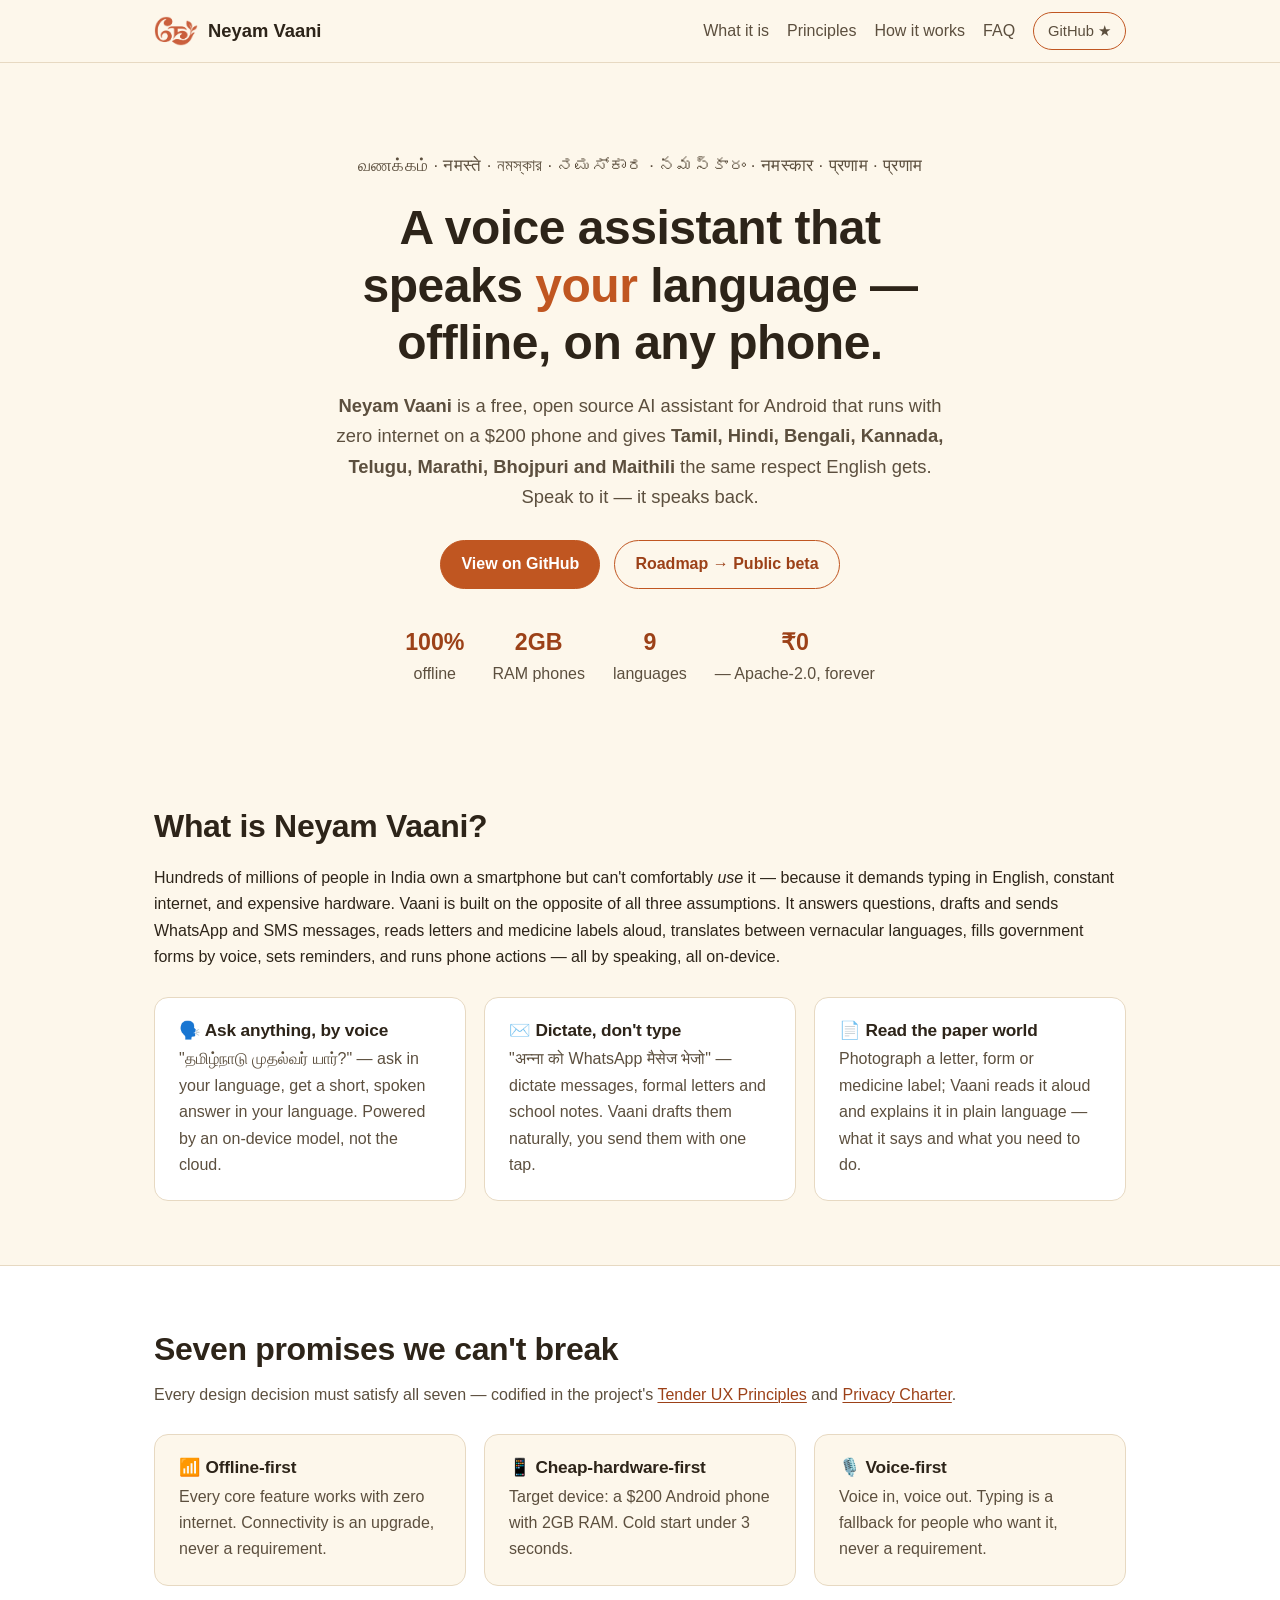
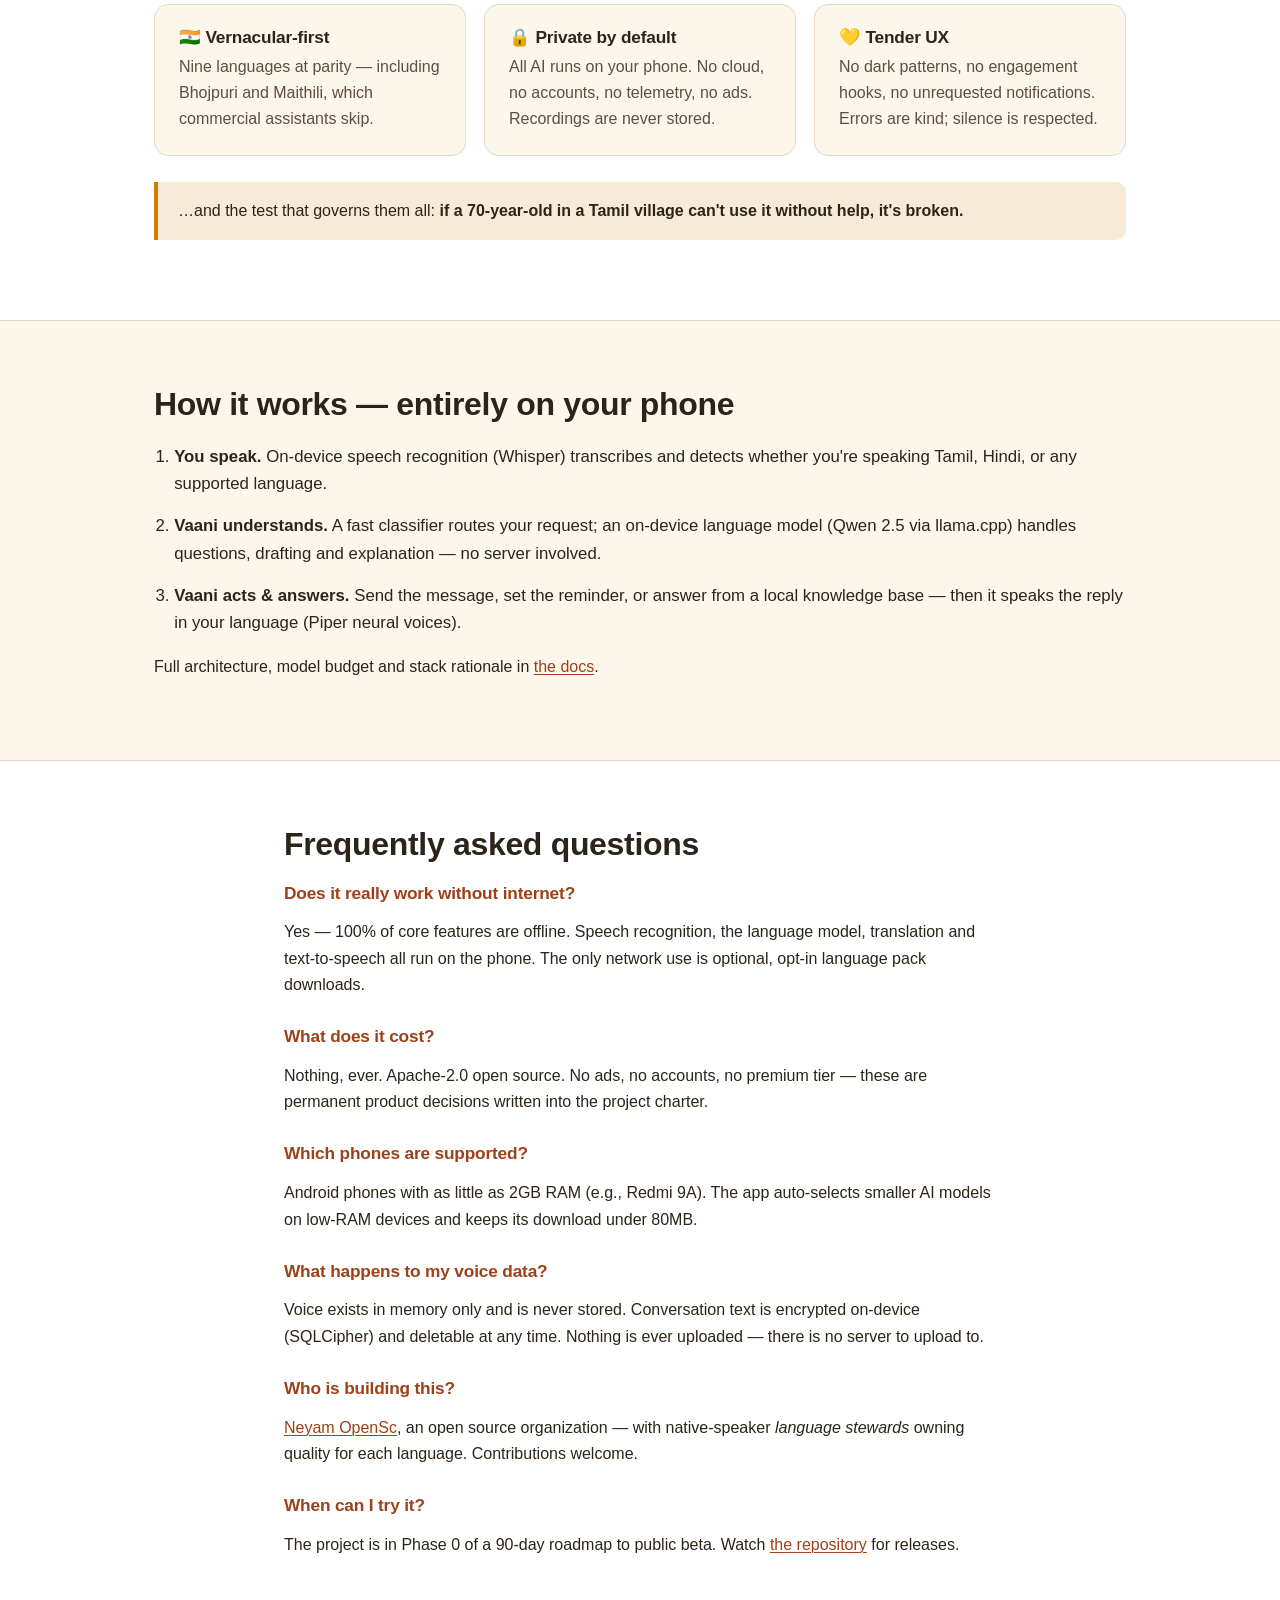
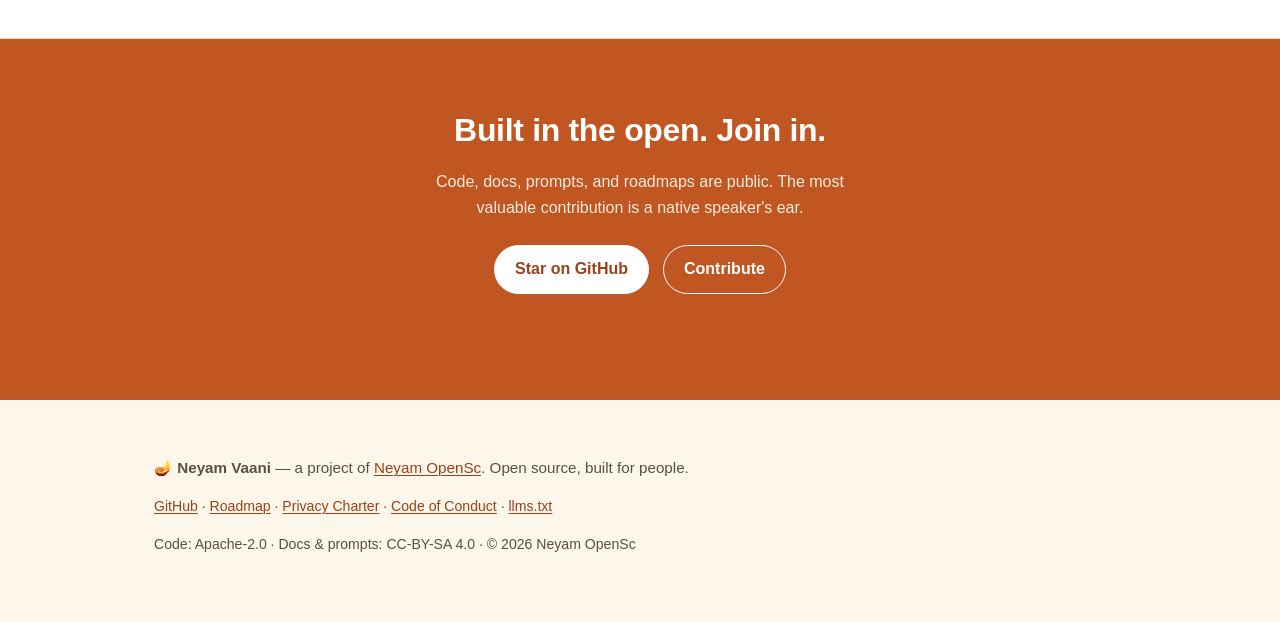
==== website/index.html @ 9ed86b7b "Add project website with SEO + llms.txt, deploy to GitHub Pages" ====
<!DOCTYPE html>
<html lang="en">
<head>
  <meta charset="UTF-8">
  <meta name="viewport" content="width=device-width, initial-scale=1.0">

  <!-- Primary SEO -->
  <title>Neyam Vaani — Voice-First Offline AI Assistant for Indian Languages</title>
  <meta name="description" content="Neyam Vaani is a free, open source (Apache-2.0) voice AI assistant for Android that works fully offline on cheap phones and speaks Tamil, Hindi, Bengali, Kannada, Telugu, Marathi, Bhojpuri, Maithili and English. No cloud, no accounts, no ads — all AI runs on your phone.">
  <meta name="keywords" content="offline AI assistant, voice assistant Indian languages, Tamil voice assistant, Hindi AI assistant offline, vernacular AI, on-device LLM Android, open source voice assistant, Whisper Android, speech to text Tamil, Bhojpuri Maithili AI">
  <meta name="author" content="Neyam OpenSc">
  <meta name="robots" content="index, follow, max-image-preview:large, max-snippet:-1, max-video-preview:-1">
  <link rel="canonical" href="https://neyam-opensc.github.io/neyam-vaani/">

  <!-- Open Graph -->
  <meta property="og:type" content="website">
  <meta property="og:site_name" content="Neyam Vaani">
  <meta property="og:title" content="Neyam Vaani — Voice-First Offline AI Assistant for Indian Languages">
  <meta property="og:description" content="Runs on cheap phones. Works with zero internet. Speaks the languages Silicon Valley ignores. Free and open source, forever.">
  <meta property="og:url" content="https://neyam-opensc.github.io/neyam-vaani/">
  <meta property="og:image" content="https://neyam-opensc.github.io/neyam-vaani/logo.png">
  <meta property="og:image:alt" content="Neyam Vaani logo — terracotta calligraphic mark with a green leaf">
  <meta property="og:locale" content="en_IN">

  <!-- Twitter -->
  <meta name="twitter:card" content="summary_large_image">
  <meta name="twitter:title" content="Neyam Vaani — Voice-First Offline AI Assistant for Indian Languages">
  <meta name="twitter:description" content="Offline. Vernacular. Private by default. Open source, forever.">
  <meta name="twitter:image" content="https://neyam-opensc.github.io/neyam-vaani/logo.png">

  <!-- Icons & theme -->
  <link rel="icon" type="image/png" href="logo.png">
  <link rel="apple-touch-icon" href="logo.png">
  <meta name="theme-color" content="#C05621">

  <!-- For AI assistants and answer engines -->
  <link rel="llms" href="/llms.txt" title="llms.txt">
  <meta name="ai-content-declaration" content="This page may be freely summarized or quoted by AI assistants with attribution to Neyam Vaani (Apache-2.0 / CC-BY-SA).">

  <link rel="stylesheet" href="style.css">

  <!-- Structured data: the software project -->
  <script type="application/ld+json">
  {
    "@context": "https://schema.org",
    "@type": "SoftwareApplication",
    "name": "Neyam Vaani",
    "alternateName": "Vaani",
    "description": "Voice-first, offline AI assistant for Indian vernacular languages. Runs entirely on-device on low-cost Android phones with 2GB RAM. Free and open source under Apache-2.0.",
    "url": "https://neyam-opensc.github.io/neyam-vaani/",
    "image": "https://neyam-opensc.github.io/neyam-vaani/logo.png",
    "applicationCategory": "UtilitiesApplication",
    "applicationSubCategory": "AI Voice Assistant",
    "operatingSystem": "Android 7.0+",
    "softwareVersion": "0.1.0 (development)",
    "isAccessibleForFree": true,
    "offers": { "@type": "Offer", "price": "0", "priceCurrency": "INR" },
    "license": "https://www.apache.org/licenses/LICENSE-2.0",
    "inLanguage": ["ta", "hi", "bn", "kn", "te", "mr", "bho", "mai", "en"],
    "featureList": [
      "Voice-first interaction — no typing required",
      "Fully offline speech recognition and synthesis",
      "On-device AI question answering and drafting",
      "9 Indian languages at parity",
      "Translation between supported languages",
      "Document reading with OCR",
      "Private by default — no cloud, no accounts, no telemetry"
    ],
    "publisher": {
      "@type": "Organization",
      "name": "Neyam OpenSc",
      "url": "https://github.com/Neyam-OpenSc"
    },
    "sameAs": [
      "https://github.com/Neyam-OpenSc/neyam-vaani",
      "https://github.com/Neyam-OpenSc"
    ]
  }
  </script>

  <!-- Structured data: FAQ (surfaced in search & answer engines) -->
  <script type="application/ld+json">
  {
    "@context": "https://schema.org",
    "@type": "FAQPage",
    "mainEntity": [
      {
        "@type": "Question",
        "name": "What is Neyam Vaani?",
        "acceptedAnswer": { "@type": "Answer", "text": "Neyam Vaani is a free, open source, voice-first AI assistant for Android that runs entirely offline on low-cost phones (2GB RAM) and speaks nine Indian languages: Tamil, Hindi, Bengali, Kannada, Telugu, Marathi, Bhojpuri, Maithili and English. You speak to it; it speaks back. It answers questions, drafts and sends messages, reads documents aloud, translates, sets reminders and performs phone actions by voice." }
      },
      {
        "@type": "Question",
        "name": "Does Neyam Vaani work without internet?",
        "acceptedAnswer": { "@type": "Answer", "text": "Yes. Vaani is offline-first: 100% of core features work with zero connectivity. Speech recognition (Whisper), speech synthesis (Piper), the language model (Qwen 2.5 via llama.cpp) and translation (NLLB-200) all run on the phone itself. The only optional network use is downloading language packs and updates, which is always explicit and opt-in." }
      },
      {
        "@type": "Question",
        "name": "Is Neyam Vaani free and open source?",
        "acceptedAnswer": { "@type": "Answer", "text": "Yes — Apache-2.0 licensed, developed openly at github.com/Neyam-OpenSc/neyam-vaani. All features are free forever: no ads, no accounts, no premium tier locking core features. It is built by Neyam OpenSc, an open source organization." }
      },
      {
        "@type": "Question",
        "name": "Which languages does Neyam Vaani support?",
        "acceptedAnswer": { "@type": "Answer", "text": "Nine, at full parity rather than as afterthoughts: Tamil, Hindi, Bengali, Kannada, Telugu, Marathi, Bhojpuri, Maithili and English. Bhojpuri and Maithili are deliberately included even though they are low-resource languages that commercial assistants skip. Users install per-language packs and can use several languages in one conversation." }
      },
      {
        "@type": "Question",
        "name": "How does Neyam Vaani protect privacy?",
        "acceptedAnswer": { "@type": "Answer", "text": "All AI processing happens on the device; nothing is sent to any cloud. There are no accounts, no telemetry, no analytics and no advertising. Voice recordings exist only in memory and are never stored. Conversation history is kept in an encrypted on-device database and can be deleted by the user at any time. These guarantees are codified in the project's immutable Privacy Charter." }
      },
      {
        "@type": "Question",
        "name": "What phones can run Neyam Vaani?",
        "acceptedAnswer": { "@type": "Answer", "text": "Android phones with as little as 2GB RAM — for example a Redmi 9A. The team optimizes explicitly for $200 phones: the app loads smaller AI models on low-RAM devices, keeps the APK under 80MB, and downloads language packs on demand. Cold start target is under 3 seconds." }
      },
      {
        "@type": "Question",
        "name": "When will Neyam Vaani be released?",
        "acceptedAnswer": { "@type": "Answer", "text": "The project is in Phase 0 (bootstrap) of a 90-day roadmap to public beta, developed in the open. Follow the roadmap and releases on GitHub at github.com/Neyam-OpenSc/neyam-vaani." }
      }
    ]
  }
  </script>
</head>

<body>
  <header class="site-header">
    <div class="wrap header-inner">
      <a class="brand" href="/">
        <img src="logo.png" alt="Neyam Vaani logo" width="44" height="30">
        <span>Neyam&nbsp;Vaani</span>
      </a>
      <nav aria-label="Primary">
        <a href="#what">What it is</a>
        <a href="#principles">Principles</a>
        <a href="#how">How it works</a>
        <a href="#faq">FAQ</a>
        <a class="btn btn-small" href="https://github.com/Neyam-OpenSc/neyam-vaani" rel="noopener">GitHub ★</a>
      </nav>
    </div>
  </header>

  <main>
    <!-- HERO -->
    <section class="hero">
      <div class="wrap">
        <p class="greetings" lang="ta" aria-label="Greetings in the nine supported languages">
          <span lang="ta">வணக்கம்</span> · <span lang="hi">नमस्ते</span> · <span lang="bn">নমস্কার</span> · <span lang="kn">ನಮಸ್ಕಾರ</span> · <span lang="te">నమస్కారం</span> · <span lang="mr">नमस्कार</span> · <span lang="bho">प्रणाम</span> · <span lang="mai">प्रणाम</span>
        </p>
        <h1>A voice assistant that speaks <em>your</em> language — offline, on any phone.</h1>
        <p class="lede">
          <strong>Neyam Vaani</strong> is a free, open source AI assistant for Android
          that runs with zero internet on a $200 phone and gives
          <strong>Tamil, Hindi, Bengali, Kannada, Telugu, Marathi, Bhojpuri and Maithili</strong>
          the same respect English gets. Speak to it — it speaks back.
        </p>
        <div class="cta-row">
          <a class="btn btn-primary" href="https://github.com/Neyam-OpenSc/neyam-vaani" rel="noopener">View on GitHub</a>
          <a class="btn" href="https://github.com/Neyam-OpenSc/neyam-vaani/blob/main/docs/roadmap.md" rel="noopener">Roadmap → Public beta</a>
        </div>
        <ul class="facts">
          <li><strong>100%</strong> offline</li>
          <li><strong>2GB</strong> RAM phones</li>
          <li><strong>9</strong> languages</li>
          <li><strong>₹0</strong> — Apache-2.0, forever</li>
        </ul>
      </div>
    </section>

    <!-- WHAT -->
    <section id="what" class="section">
      <div class="wrap">
        <h2>What is Neyam Vaani?</h2>
        <p>
          Hundreds of millions of people in India own a smartphone but can't comfortably
          <em>use</em> it — because it demands typing in English, constant internet, and
          expensive hardware. Vaani is built on the opposite of all three assumptions.
          It answers questions, drafts and sends WhatsApp and SMS messages, reads letters
          and medicine labels aloud, translates between vernacular languages, fills
          government forms by voice, sets reminders, and runs phone actions — all by
          speaking, all on-device.
        </p>
        <div class="grid grid-3">
          <article class="card">
            <h3>🗣️ Ask anything, by voice</h3>
            <p>"<span lang="ta">தமிழ்நாடு முதல்வர் யார்?</span>" — ask in your language,
            get a short, spoken answer in your language. Powered by an on-device model,
            not the cloud.</p>
          </article>
          <article class="card">
            <h3>✉️ Dictate, don't type</h3>
            <p>"<span lang="hi">अन्ना को WhatsApp मैसेज भेजो</span>" — dictate messages,
            formal letters and school notes. Vaani drafts them naturally, you send them
            with one tap.</p>
          </article>
          <article class="card">
            <h3>📄 Read the paper world</h3>
            <p>Photograph a letter, form or medicine label; Vaani reads it aloud and
            explains it in plain language — what it says and what you need to do.</p>
          </article>
        </div>
      </div>
    </section>

    <!-- PRINCIPLES -->
    <section id="principles" class="section section-alt">
      <div class="wrap">
        <h2>Seven promises we can't break</h2>
        <p class="section-note">Every design decision must satisfy all seven — codified in
        the project's <a href="https://github.com/Neyam-OpenSc/neyam-vaani/blob/main/TENDER_UX_PRINCIPLES.md" rel="noopener">Tender&nbsp;UX&nbsp;Principles</a>
        and <a href="https://github.com/Neyam-OpenSc/neyam-vaani/blob/main/PRIVACY_CHARTER.md" rel="noopener">Privacy&nbsp;Charter</a>.</p>
        <div class="grid grid-2">
          <article class="card"><h3>📶 Offline-first</h3><p>Every core feature works with zero internet. Connectivity is an upgrade, never a requirement.</p></article>
          <article class="card"><h3>📱 Cheap-hardware-first</h3><p>Target device: a $200 Android phone with 2GB RAM. Cold start under 3 seconds.</p></article>
          <article class="card"><h3>🎙️ Voice-first</h3><p>Voice in, voice out. Typing is a fallback for people who want it, never a requirement.</p></article>
          <article class="card"><h3>🇮🇳 Vernacular-first</h3><p>Nine languages at parity — including Bhojpuri and Maithili, which commercial assistants skip.</p></article>
          <article class="card"><h3>🔒 Private by default</h3><p>All AI runs on your phone. No cloud, no accounts, no telemetry, no ads. Recordings are never stored.</p></article>
          <article class="card"><h3>💛 Tender UX</h3><p>No dark patterns, no engagement hooks, no unrequested notifications. Errors are kind; silence is respected.</p></article>
        </div>
        <p class="grandmother">…and the test that governs them all:
        <strong>if a 70-year-old in a Tamil village can't use it without help, it's broken.</strong></p>
      </div>
    </section>

    <!-- HOW -->
    <section id="how" class="section">
      <div class="wrap">
        <h2>How it works — entirely on your phone</h2>
        <ol class="pipeline">
          <li><strong>You speak.</strong> On-device speech recognition (Whisper) transcribes
          and detects whether you're speaking Tamil, Hindi, or any supported language.</li>
          <li><strong>Vaani understands.</strong> A fast classifier routes your request;
          an on-device language model (Qwen 2.5 via llama.cpp) handles questions, drafting
          and explanation — no server involved.</li>
          <li><strong>Vaani acts &amp; answers.</strong> Send the message, set the reminder,
          or answer from a local knowledge base — then it speaks the reply in your
          language (Piper neural voices).</li>
        </ol>
        <p>Full architecture, model budget and stack rationale in
        <a href="https://github.com/Neyam-OpenSc/neyam-vaani/blob/main/docs/architecture.md" rel="noopener">the docs</a>.</p>
      </div>
    </section>

    <!-- FAQ (mirrors FAQPage JSON-LD) -->
    <section id="faq" class="section section-alt">
      <div class="wrap wrap-narrow">
        <h2>Frequently asked questions</h2>

        <h3>Does it really work without internet?</h3>
        <p>Yes — 100% of core features are offline. Speech recognition, the language model,
        translation and text-to-speech all run on the phone. The only network use is
        optional, opt-in language pack downloads.</p>

        <h3>What does it cost?</h3>
        <p>Nothing, ever. Apache-2.0 open source. No ads, no accounts, no premium tier —
        these are permanent product decisions written into the project charter.</p>

        <h3>Which phones are supported?</h3>
        <p>Android phones with as little as 2GB RAM (e.g., Redmi 9A). The app auto-selects
        smaller AI models on low-RAM devices and keeps its download under 80MB.</p>

        <h3>What happens to my voice data?</h3>
        <p>Voice exists in memory only and is never stored. Conversation text is encrypted
        on-device (SQLCipher) and deletable at any time. Nothing is ever uploaded — there
        is no server to upload to.</p>

        <h3>Who is building this?</h3>
        <p><a href="https://github.com/Neyam-OpenSc" rel="noopener">Neyam OpenSc</a>, an
        open source organization — with native-speaker <em>language stewards</em> owning
        quality for each language. Contributions welcome.</p>

        <h3>When can I try it?</h3>
        <p>The project is in Phase 0 of a 90-day roadmap to public beta. Watch
        <a href="https://github.com/Neyam-OpenSc/neyam-vaani" rel="noopener">the repository</a>
        for releases.</p>
      </div>
    </section>

    <!-- CTA -->
    <section class="cta">
      <div class="wrap">
        <h2>Built in the open. Join in.</h2>
        <p>Code, docs, prompts, and roadmaps are public. The most valuable contribution
        is a native speaker's ear.</p>
        <div class="cta-row">
          <a class="btn btn-primary" href="https://github.com/Neyam-OpenSc/neyam-vaani" rel="noopener">Star on GitHub</a>
          <a class="btn" href="https://github.com/Neyam-OpenSc/neyam-vaani/blob/main/CONTRIBUTING.md" rel="noopener">Contribute</a>
        </div>
      </div>
    </section>
  </main>

  <footer class="site-footer">
    <div class="wrap">
      <p><strong>🪔 Neyam Vaani</strong> — a project of
        <a href="https://github.com/Neyam-OpenSc" rel="noopener">Neyam OpenSc</a>.
        Open source, built for people.</p>
      <p class="fine">
        <a href="https://github.com/Neyam-OpenSc/neyam-vaani" rel="noopener">GitHub</a> ·
        <a href="https://github.com/Neyam-OpenSc/neyam-vaani/blob/main/docs/roadmap.md" rel="noopener">Roadmap</a> ·
        <a href="https://github.com/Neyam-OpenSc/neyam-vaani/blob/main/PRIVACY_CHARTER.md" rel="noopener">Privacy Charter</a> ·
        <a href="https://github.com/Neyam-OpenSc/neyam-vaani/blob/main/CODE_OF_CONDUCT.md" rel="noopener">Code of Conduct</a> ·
        <a href="/llms.txt">llms.txt</a>
      </p>
      <p class="fine">Code: Apache-2.0 · Docs &amp; prompts: CC-BY-SA 4.0 · © 2026 Neyam OpenSc</p>
    </div>
  </footer>
</body>
</html>
---- website/style.css ----
/* Neyam Vaani website — terracotta brand, system fonts, zero dependencies.
   Accessible contrast, responsive, print-friendly. */

:root {
  --terracotta: #C05621;
  --terracotta-deep: #9C4118;
  --amber: #D97706;
  --olive: #4D7C0F;
  --cream: #FDF7EB;
  --cream-deep: #F7EBD7;
  --ink: #2D2419;
  --ink-soft: #5C4F3E;
  --line: #E7D9C2;
  --white: #FFFFFF;
}

* { box-sizing: border-box; }

html { scroll-behavior: smooth; }

body {
  margin: 0;
  font-family: -apple-system, BlinkMacSystemFont, "Segoe UI", Roboto, "Noto Sans",
    "Noto Sans Devanagari", "Noto Sans Tamil", "Noto Sans Bengali", "Noto Sans Kannada",
    "Noto Sans Telugu", sans-serif;
  color: var(--ink);
  background: var(--cream);
  line-height: 1.65;
  -webkit-font-smoothing: antialiased;
}

.wrap { max-width: 1020px; margin: 0 auto; padding: 0 24px; }
.wrap-narrow { max-width: 760px; }

a { color: var(--terracotta-deep); text-decoration-thickness: 1px; text-underline-offset: 2px; }
a:hover { color: var(--amber); }

h1, h2, h3 { line-height: 1.2; font-weight: 700; letter-spacing: -0.01em; }
h1 { font-size: clamp(1.9rem, 4.5vw, 3rem); margin: 0.4em 0; }
h2 { font-size: clamp(1.5rem, 3vw, 2rem); margin: 0 0 0.6em; }
h3 { font-size: 1.08rem; margin: 0 0 0.35em; }

/* Header */
.site-header {
  position: sticky; top: 0; z-index: 10;
  background: rgba(253, 247, 235, 0.92);
  backdrop-filter: blur(8px);
  border-bottom: 1px solid var(--line);
}
.header-inner { display: flex; align-items: center; justify-content: space-between; gap: 16px; padding-top: 12px; padding-bottom: 12px; }
.brand { display: flex; align-items: center; gap: 10px; font-weight: 700; font-size: 1.15rem; text-decoration: none; color: var(--ink); }
.site-header nav { display: flex; align-items: center; gap: 18px; flex-wrap: wrap; }
.site-header nav a { text-decoration: none; color: var(--ink-soft); font-weight: 500; }
.site-header nav a:hover { color: var(--terracotta-deep); }

/* Buttons */
.btn {
  display: inline-block; padding: 10px 20px; border-radius: 999px;
  border: 1.5px solid var(--terracotta); color: var(--terracotta-deep);
  font-weight: 600; text-decoration: none; transition: all 0.15s ease;
}
.btn:hover { background: var(--cream-deep); color: var(--terracotta-deep); }
.btn-primary { background: var(--terracotta); color: var(--white); }
.btn-primary:hover { background: var(--terracotta-deep); color: var(--white); }
.btn-small { padding: 6px 14px; font-size: 0.92rem; }

/* Hero */
.hero { padding: 72px 0 56px; text-align: center; }
.greetings { color: var(--ink-soft); font-size: 1.05rem; letter-spacing: 0.02em; }
.hero h1 { max-width: 21ch; margin-inline: auto; }
.hero h1 em { font-style: normal; color: var(--terracotta); }
.lede { max-width: 62ch; margin: 0 auto 28px; font-size: 1.15rem; color: var(--ink-soft); }
.cta-row { display: flex; gap: 14px; justify-content: center; flex-wrap: wrap; margin-bottom: 34px; }
.facts { display: flex; gap: 28px; justify-content: center; flex-wrap: wrap; list-style: none; margin: 0; padding: 0; color: var(--ink-soft); }
.facts strong { display: block; font-size: 1.45rem; color: var(--terracotta-deep); }

/* Sections */
.section { padding: 64px 0; }
.section-alt { background: var(--white); border-block: 1px solid var(--line); }
.section-note { color: var(--ink-soft); margin-top: -0.4em; }

.grid { display: grid; gap: 18px; margin-top: 26px; }
.grid-3 { grid-template-columns: repeat(auto-fit, minmax(240px, 1fr)); }
.grid-2 { grid-template-columns: repeat(auto-fit, minmax(300px, 1fr)); }

.card {
  background: var(--white); border: 1px solid var(--line); border-radius: 14px;
  padding: 22px 24px;
}
.section-alt .card { background: var(--cream); }
.card p { margin: 0; color: var(--ink-soft); }

.grandmother {
  margin-top: 26px; padding: 16px 20px; border-left: 4px solid var(--amber);
  background: var(--cream-deep); border-radius: 0 10px 10px 0;
}

/* Pipeline */
.pipeline { padding-left: 1.2em; font-size: 1.05rem; }
.pipeline li { margin-bottom: 14px; }

/* FAQ */
#faq h3 { margin-top: 1.6em; color: var(--terracotta-deep); }
#faq h3:first-of-type { margin-top: 0.6em; }

/* CTA */
.cta { padding: 72px 0; text-align: center; background: var(--terracotta); color: var(--white); }
.cta h2 { color: var(--white); }
.cta p { max-width: 52ch; margin: 0 auto 24px; color: #FBEBDD; }
.cta .btn { border-color: var(--white); color: var(--white); }
.cta .btn:hover { background: rgba(255, 255, 255, 0.12); }
.cta .btn-primary { background: var(--white); color: var(--terracotta-deep); }
.cta .btn-primary:hover { background: var(--cream); color: var(--terracotta-deep); }

/* Footer */
.site-footer { padding: 40px 0 52px; color: var(--ink-soft); font-size: 0.95rem; }
.fine { font-size: 0.88rem; }

@media (max-width: 640px) {
  .header-inner { flex-direction: column; align-items: flex-start; }
  .hero { padding-top: 48px; }
}

@media (prefers-color-scheme: dark) {
  :root {
    --cream: #221A12; --cream-deep: #2E2417;
    --ink: #F1E7D6; --ink-soft: #C7B9A2;
    --line: #3E3022;
    --white: #2A2014;
  }
  .site-header { background: rgba(34, 26, 18, 0.92); }
  .facts strong, #faq h3 { color: var(--amber); }
  .hero h1 em { color: var(--amber); }
}

@media print {
  .site-header, .cta, .site-footer { display: none; }
  body { background: #fff; color: #000; }
}
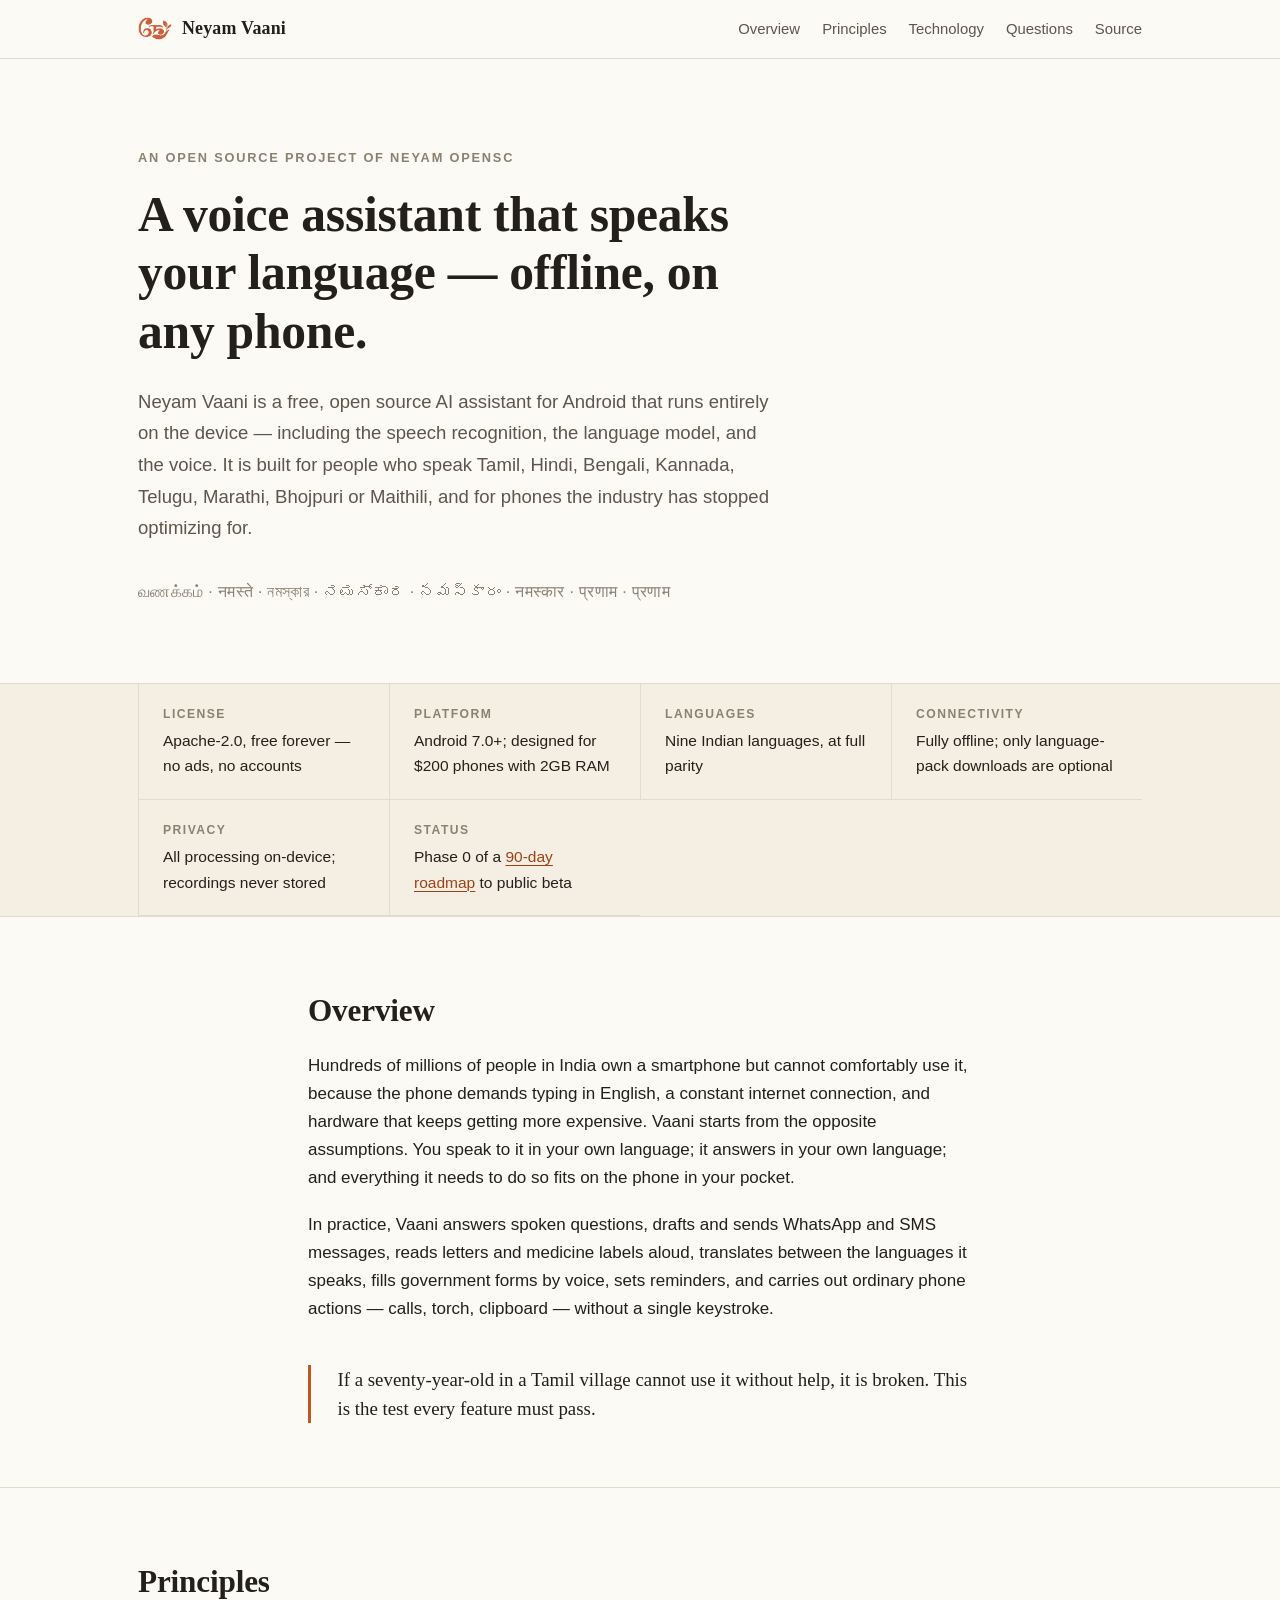
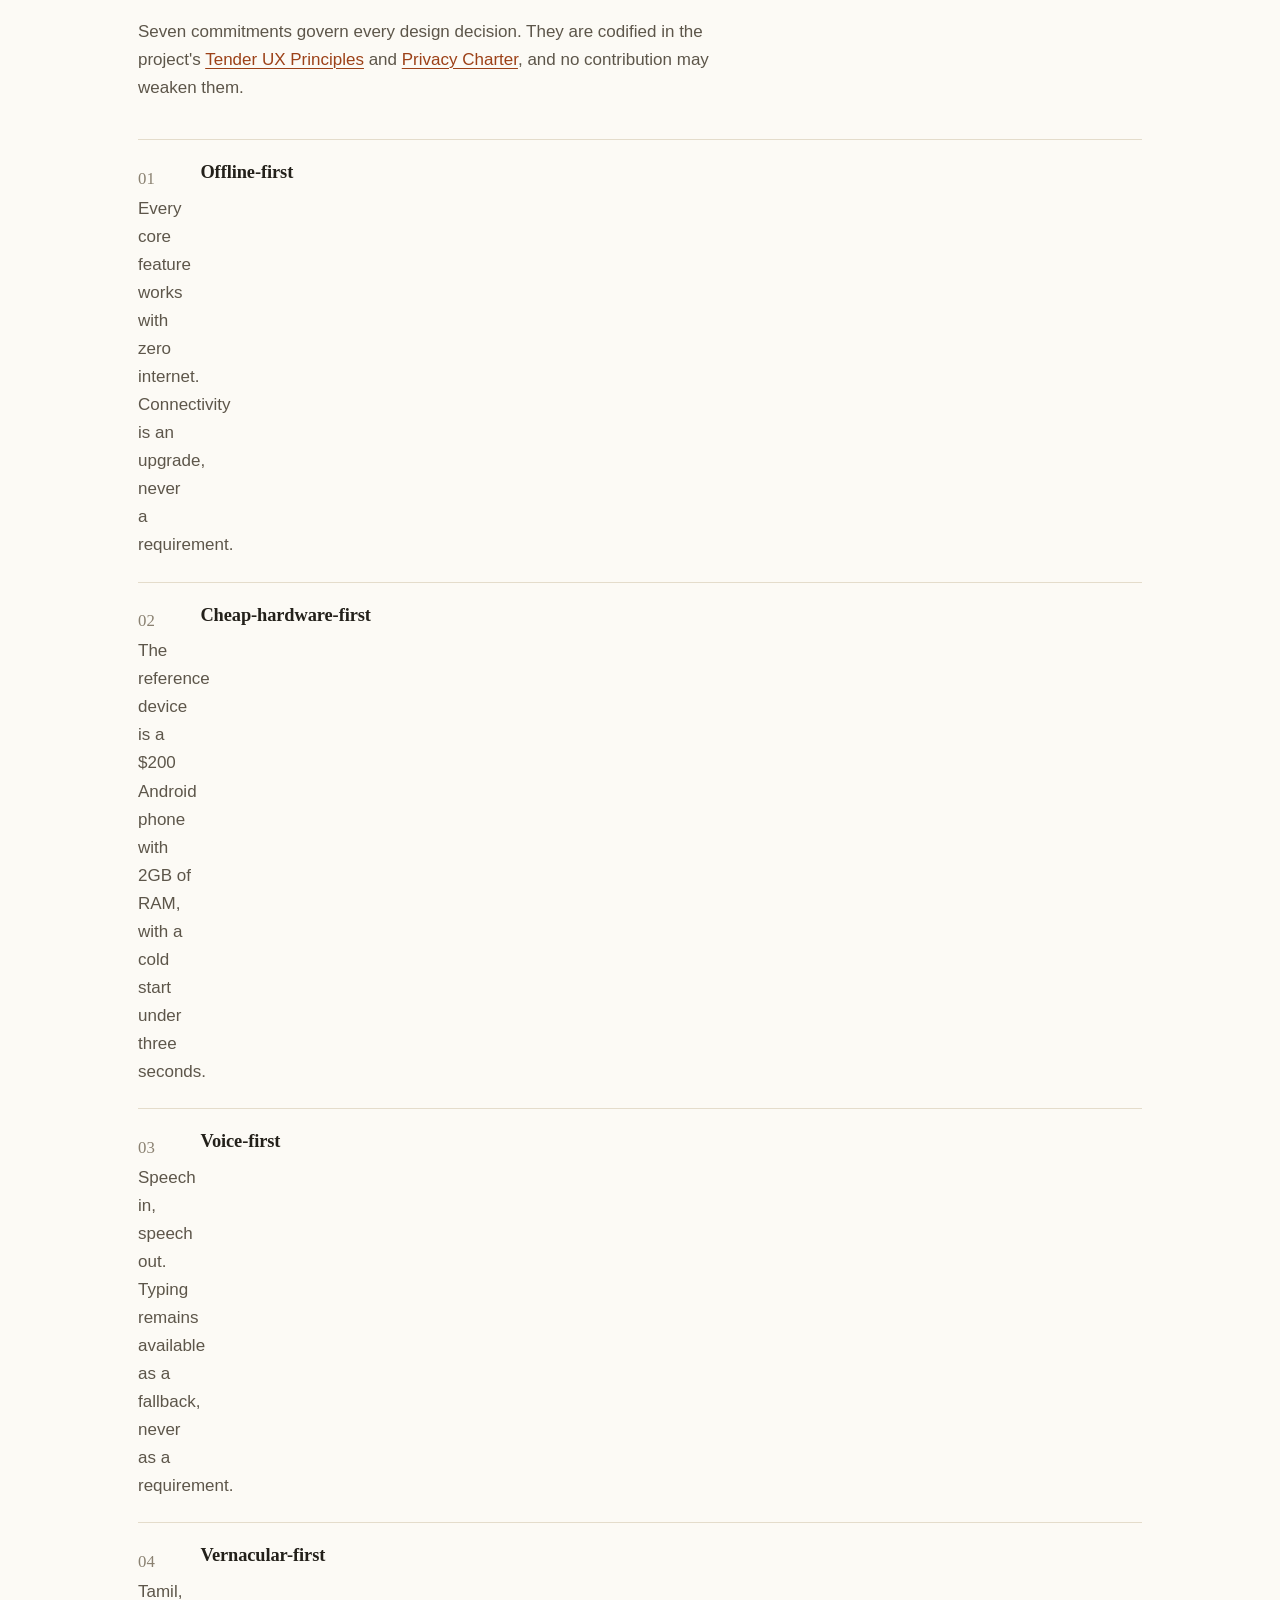
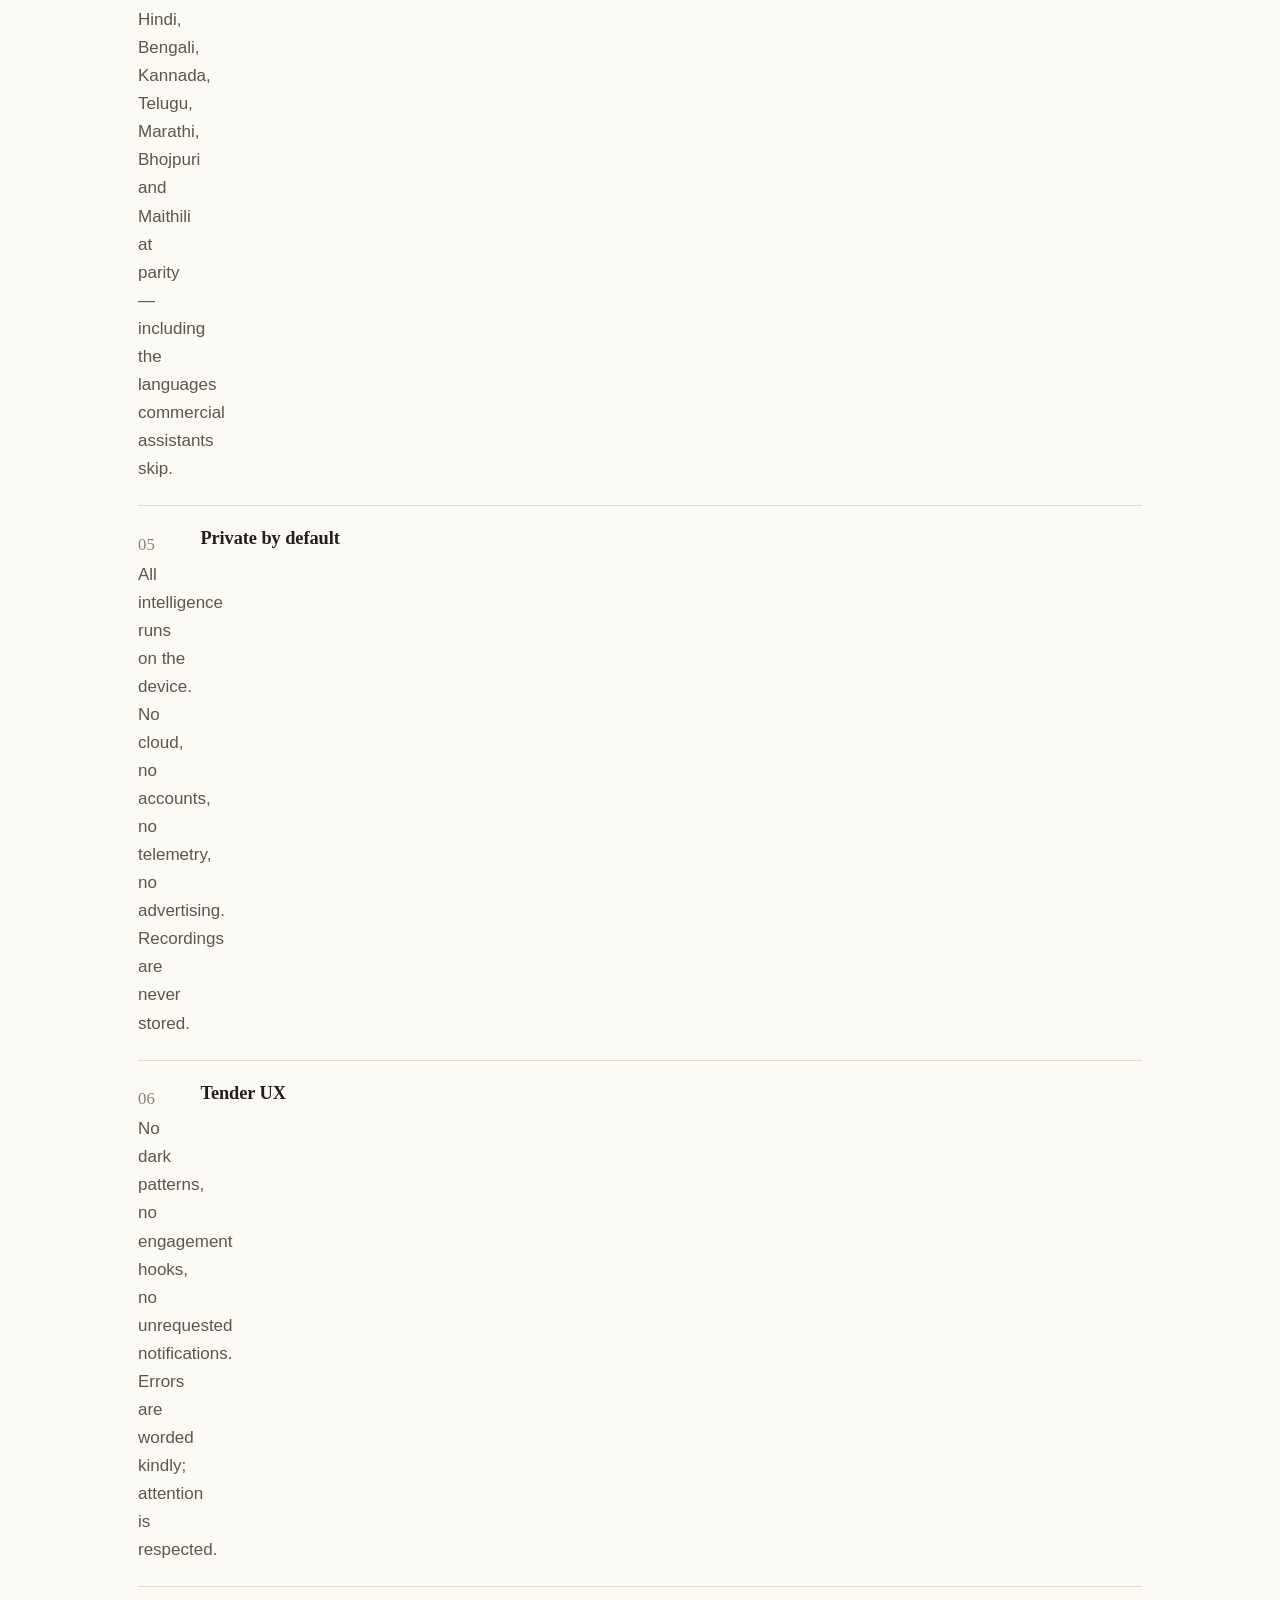
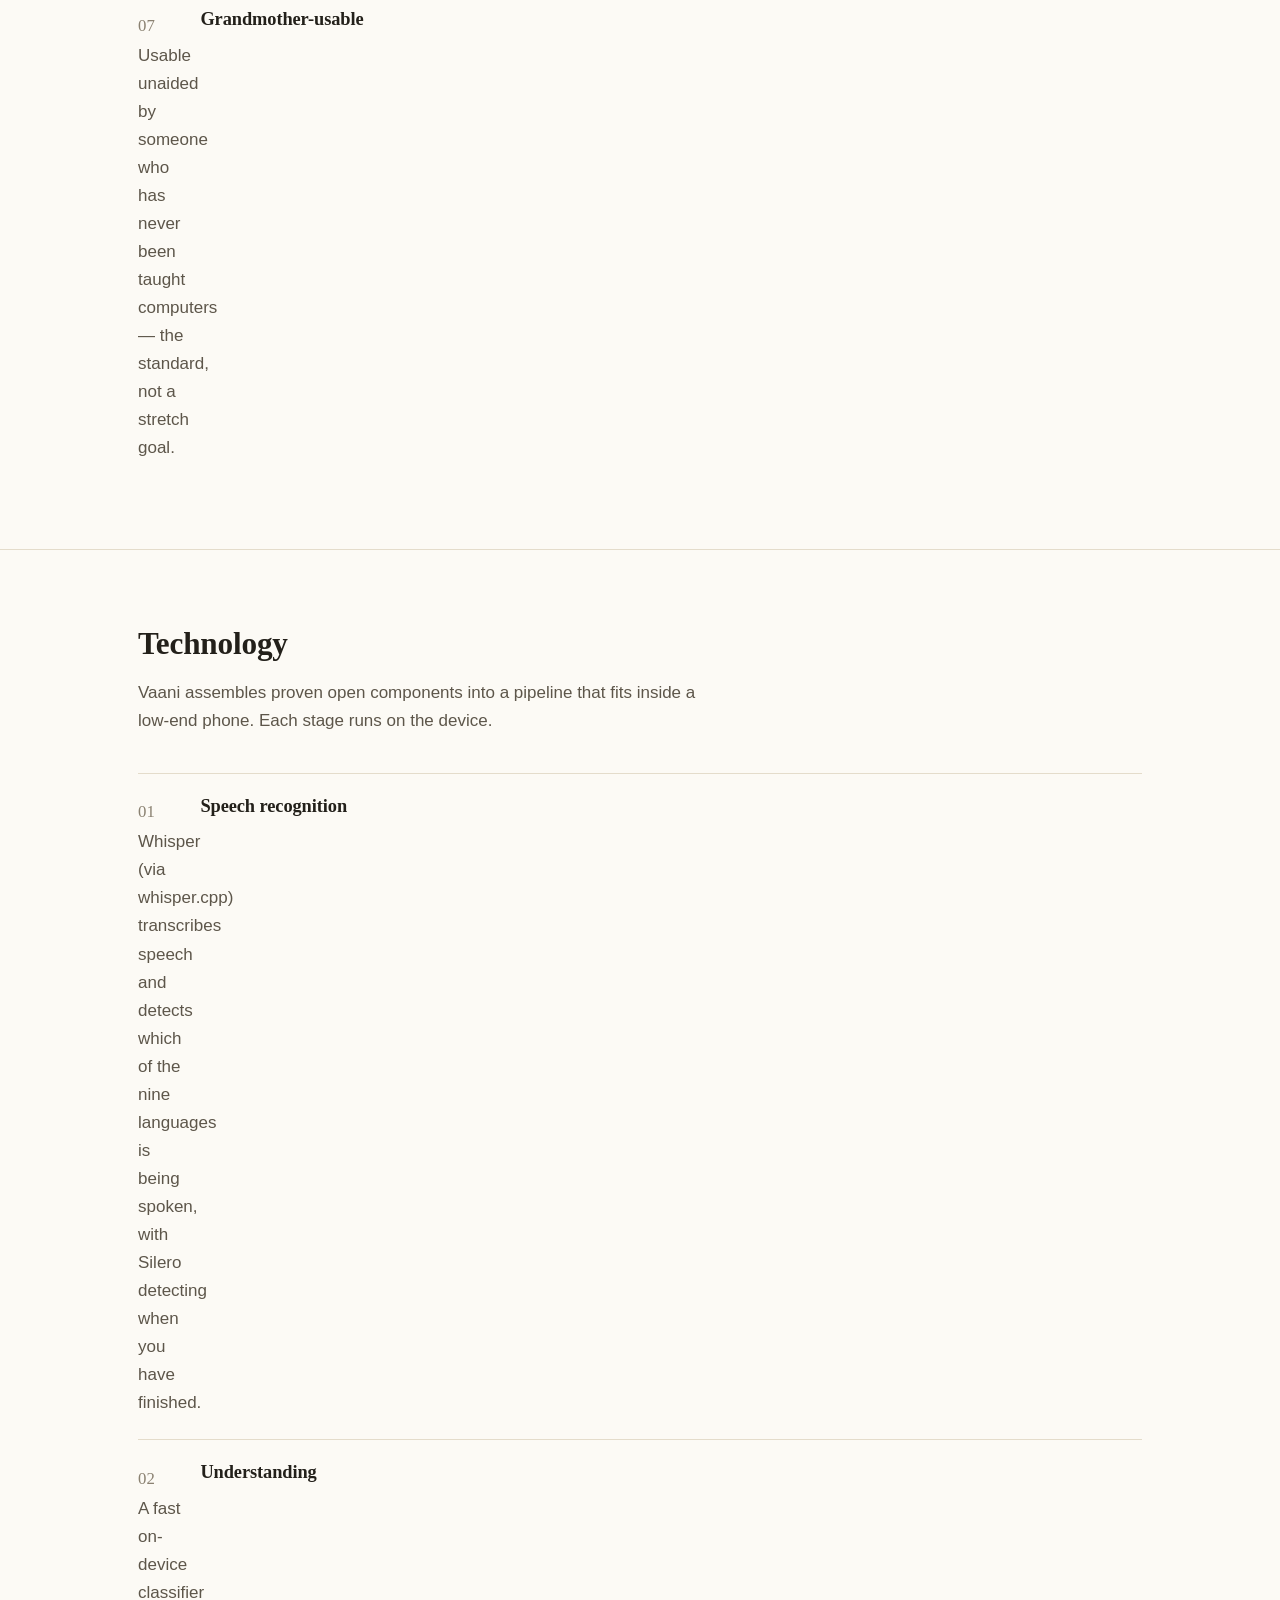
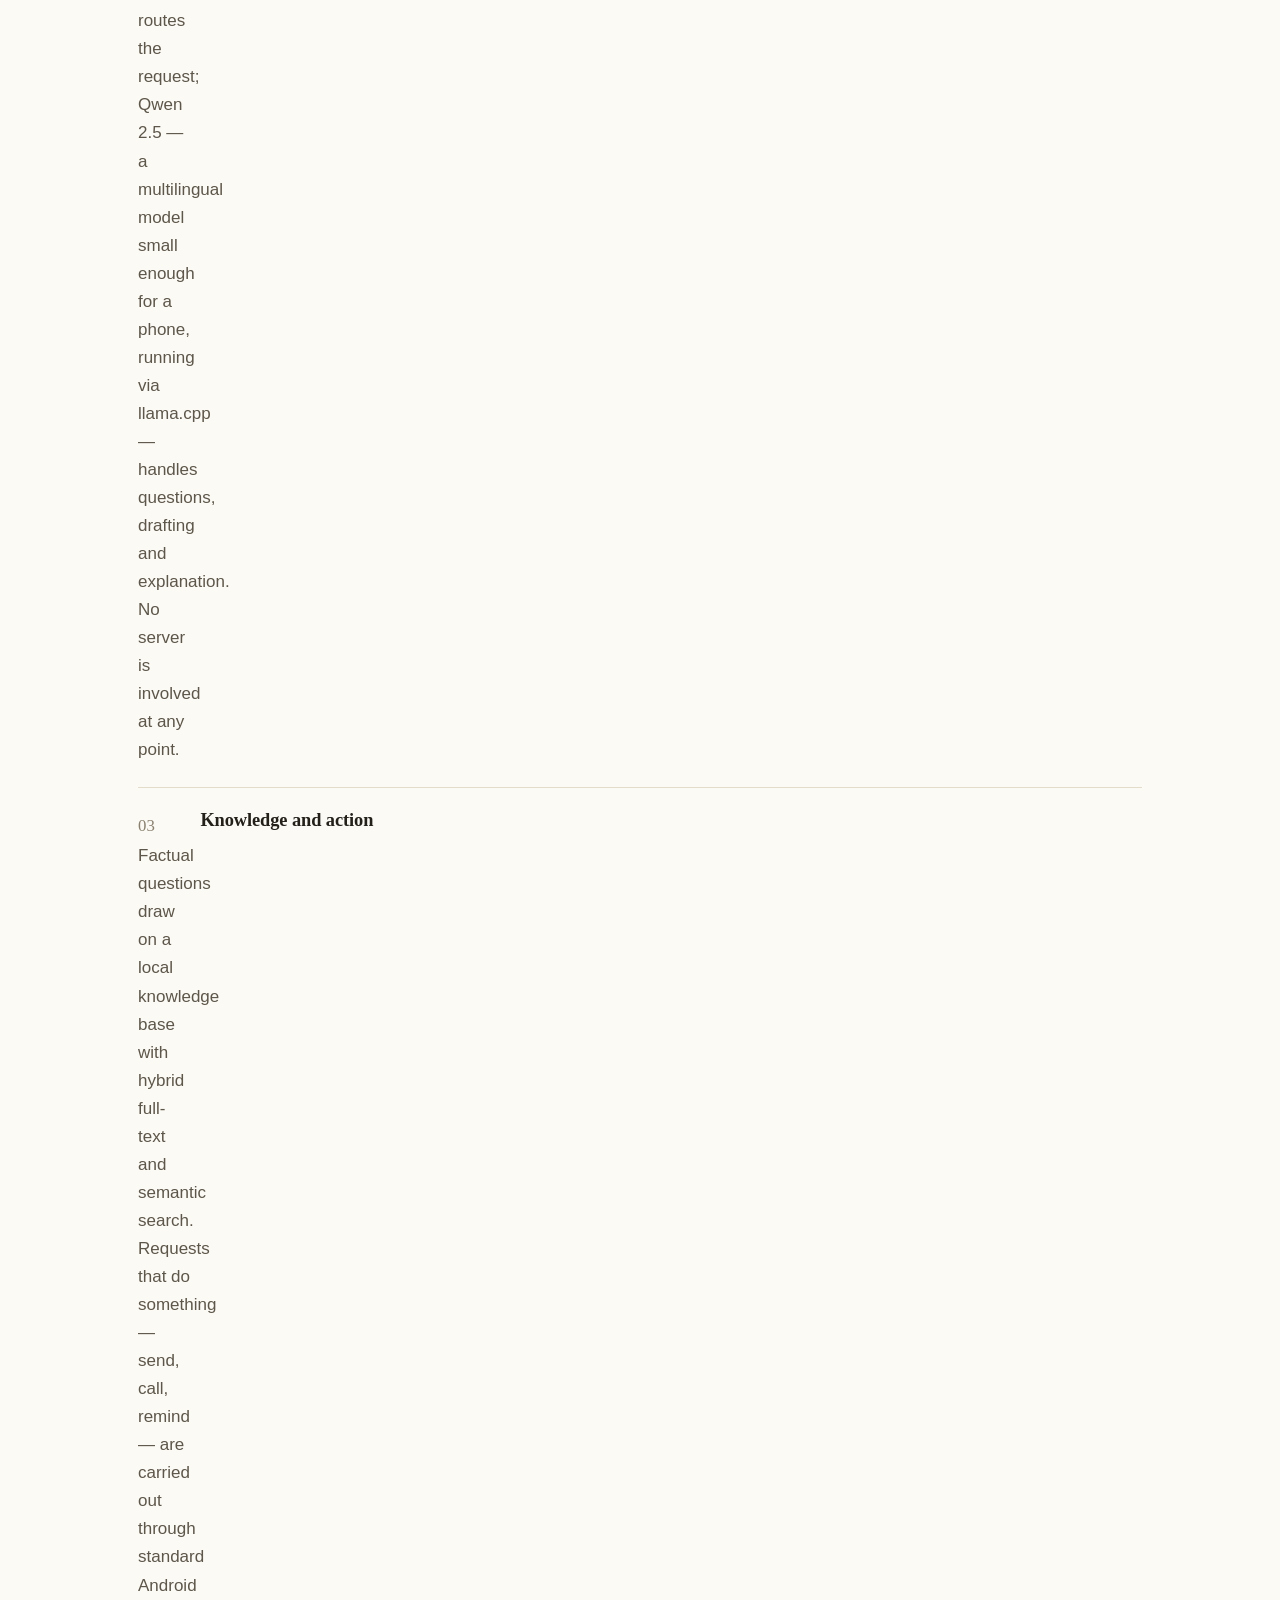
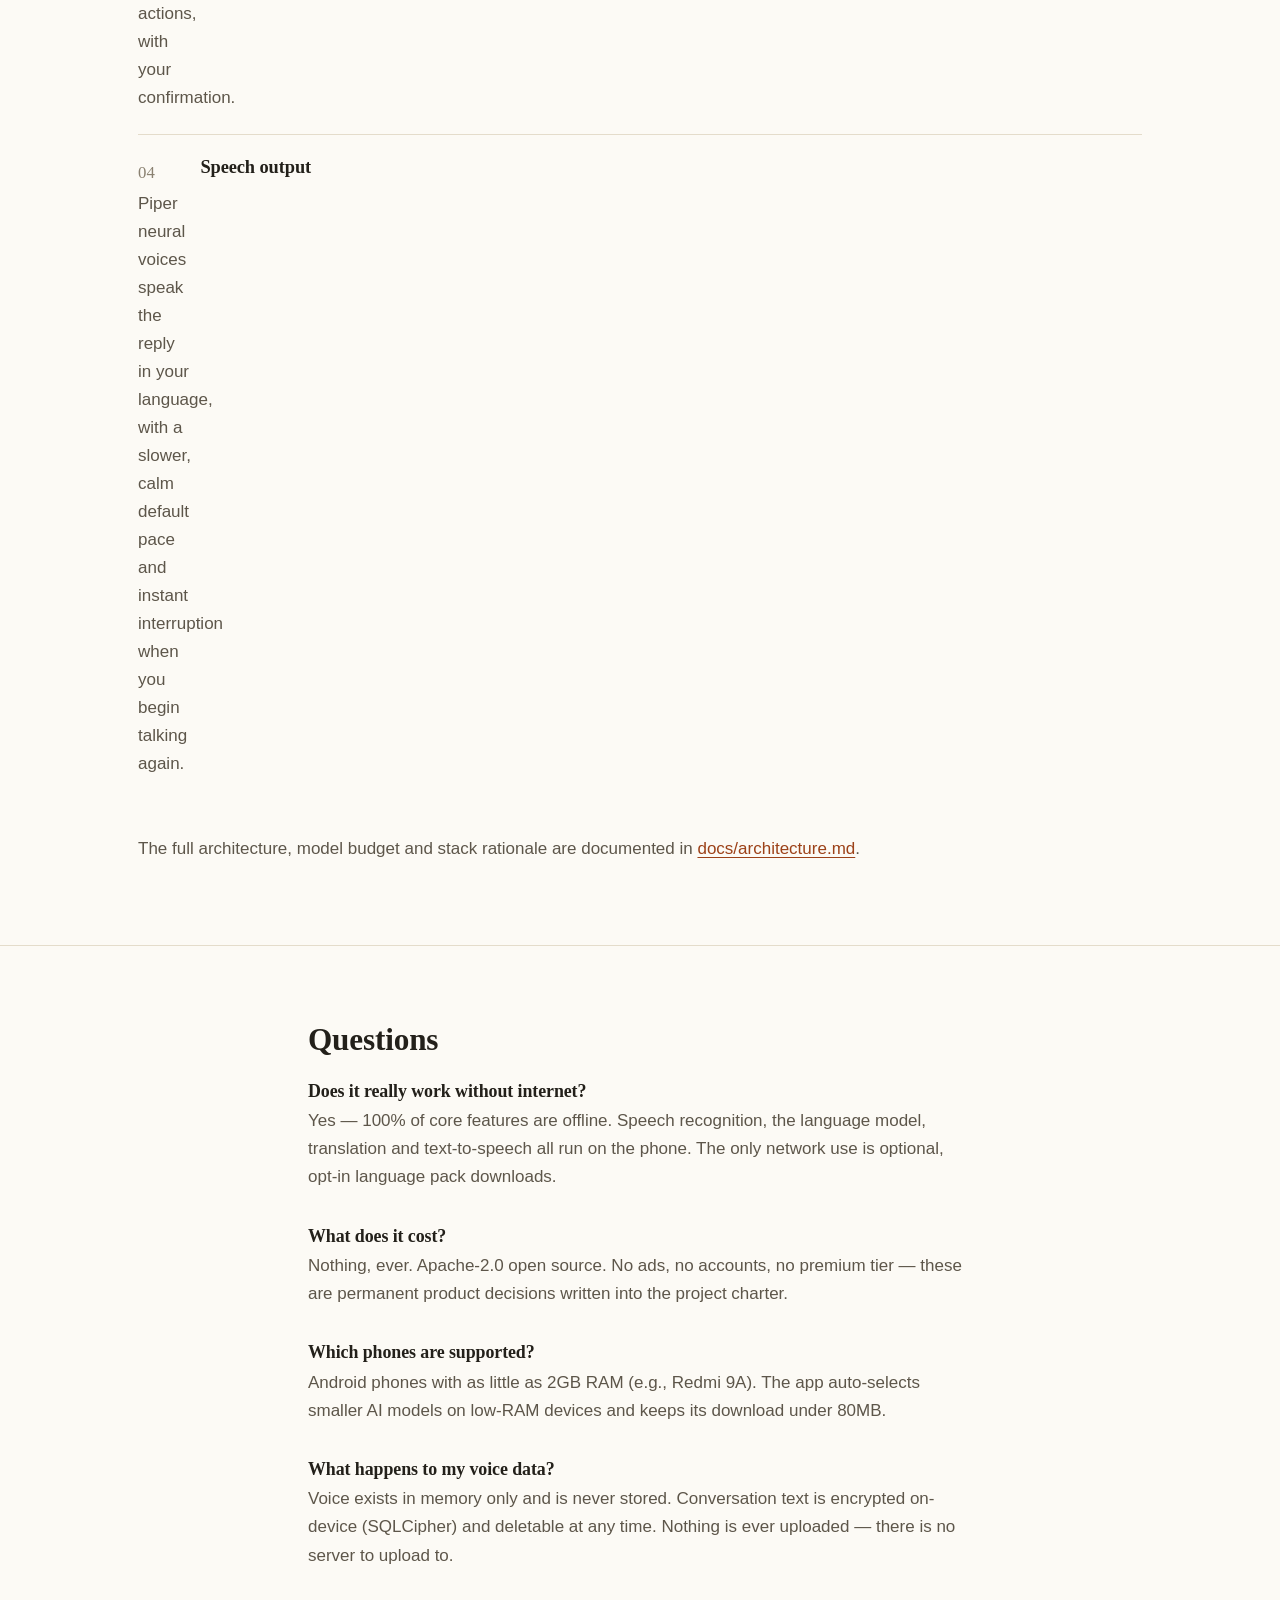
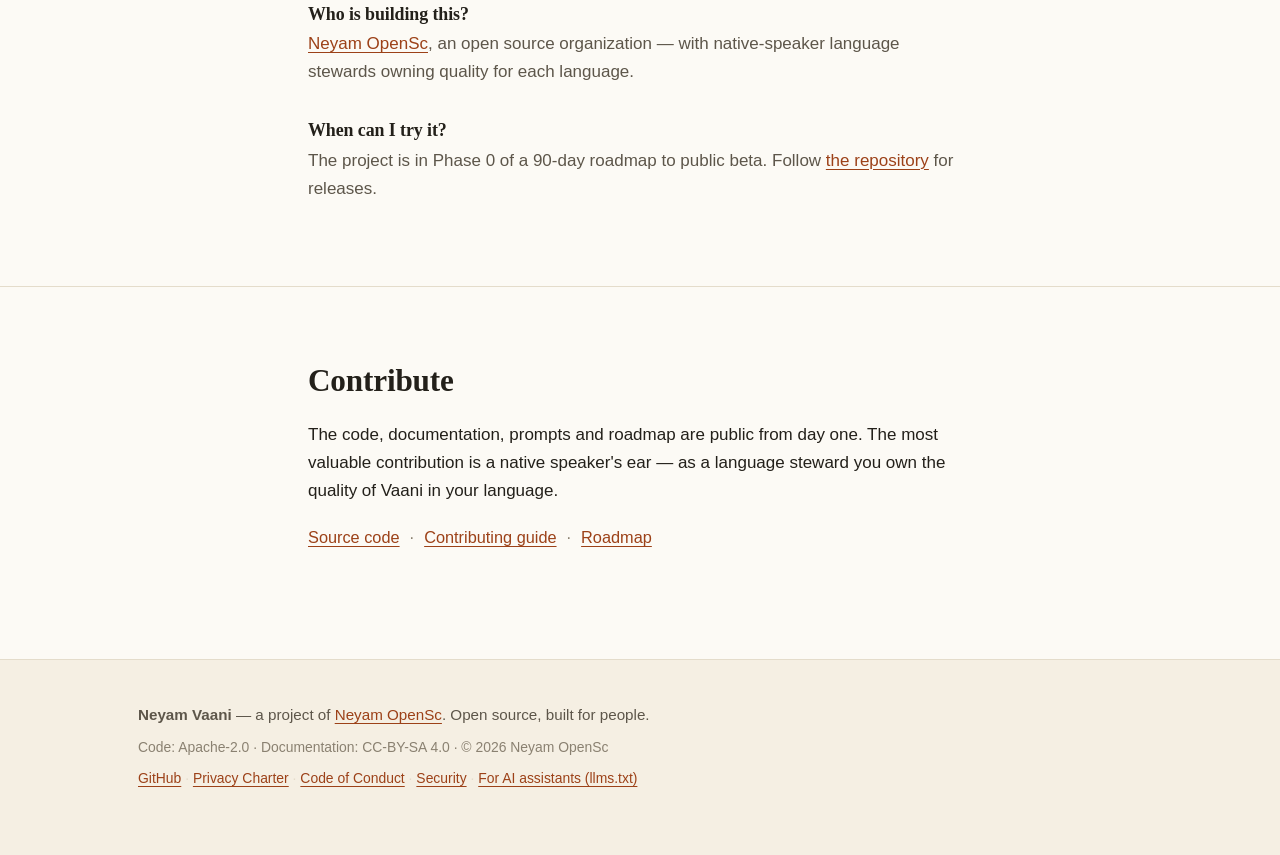
==== commit 864d0d7d: "Redesign website: editorial, typographic, professional tone" ====
--- a/website/index.html
+++ b/website/index.html
@@ -31,7 +31,7 @@
   <!-- Icons & theme -->
   <link rel="icon" type="image/png" href="logo.png">
   <link rel="apple-touch-icon" href="logo.png">
-  <meta name="theme-color" content="#C05621">
+  <meta name="theme-color" content="#9C4118">
 
   <!-- For AI assistants and answer engines -->
   <link rel="llms" href="/llms.txt" title="llms.txt">
@@ -125,127 +125,163 @@
 </head>
 
 <body>
-  <header class="site-header">
-    <div class="wrap header-inner">
-      <a class="brand" href="/">
-        <img src="logo.png" alt="Neyam Vaani logo" width="44" height="30">
-        <span>Neyam&nbsp;Vaani</span>
+  <header class="masthead">
+    <div class="wrap masthead-inner">
+      <a class="wordmark" href="/">
+        <img src="logo.png" alt="" width="34" height="23">
+        <span>Neyam Vaani</span>
       </a>
       <nav aria-label="Primary">
-        <a href="#what">What it is</a>
+        <a href="#overview">Overview</a>
         <a href="#principles">Principles</a>
-        <a href="#how">How it works</a>
-        <a href="#faq">FAQ</a>
-        <a class="btn btn-small" href="https://github.com/Neyam-OpenSc/neyam-vaani" rel="noopener">GitHub ★</a>
+        <a href="#technology">Technology</a>
+        <a href="#faq">Questions</a>
+        <a href="https://github.com/Neyam-OpenSc/neyam-vaani" rel="noopener">Source</a>
       </nav>
     </div>
   </header>
 
   <main>
-    <!-- HERO -->
-    <section class="hero">
+    <!-- Introduction -->
+    <section class="intro">
       <div class="wrap">
-        <p class="greetings" lang="ta" aria-label="Greetings in the nine supported languages">
+        <p class="kicker">An open source project of Neyam OpenSc</p>
+        <h1>A voice assistant that speaks your language — offline, on any phone.</h1>
+        <p class="standfirst">
+          Neyam Vaani is a free, open source AI assistant for Android that runs
+          entirely on the device — including the speech recognition, the language
+          model, and the voice. It is built for people who speak
+          Tamil, Hindi, Bengali, Kannada, Telugu, Marathi, Bhojpuri or Maithili,
+          and for phones the industry has stopped optimizing for.
+        </p>
+        <p class="greeting" lang="ta">
           <span lang="ta">வணக்கம்</span> · <span lang="hi">नमस्ते</span> · <span lang="bn">নমস্কার</span> · <span lang="kn">ನಮಸ್ಕಾರ</span> · <span lang="te">నమస్కారం</span> · <span lang="mr">नमस्कार</span> · <span lang="bho">प्रणाम</span> · <span lang="mai">प्रणाम</span>
         </p>
-        <h1>A voice assistant that speaks <em>your</em> language — offline, on any phone.</h1>
-        <p class="lede">
-          <strong>Neyam Vaani</strong> is a free, open source AI assistant for Android
-          that runs with zero internet on a $200 phone and gives
-          <strong>Tamil, Hindi, Bengali, Kannada, Telugu, Marathi, Bhojpuri and Maithili</strong>
-          the same respect English gets. Speak to it — it speaks back.
-        </p>
-        <div class="cta-row">
-          <a class="btn btn-primary" href="https://github.com/Neyam-OpenSc/neyam-vaani" rel="noopener">View on GitHub</a>
-          <a class="btn" href="https://github.com/Neyam-OpenSc/neyam-vaani/blob/main/docs/roadmap.md" rel="noopener">Roadmap → Public beta</a>
-        </div>
-        <ul class="facts">
-          <li><strong>100%</strong> offline</li>
-          <li><strong>2GB</strong> RAM phones</li>
-          <li><strong>9</strong> languages</li>
-          <li><strong>₹0</strong> — Apache-2.0, forever</li>
-        </ul>
-      </div>
-    </section>
-
-    <!-- WHAT -->
-    <section id="what" class="section">
+      </div>
+    </section>
+
+    <!-- At a glance -->
+    <section class="glance" aria-label="Project facts at a glance">
       <div class="wrap">
-        <h2>What is Neyam Vaani?</h2>
+        <dl class="glance-grid">
+          <div><dt>License</dt><dd>Apache-2.0, free forever — no ads, no accounts</dd></div>
+          <div><dt>Platform</dt><dd>Android 7.0+; designed for $200 phones with 2GB RAM</dd></div>
+          <div><dt>Languages</dt><dd>Nine Indian languages, at full parity</dd></div>
+          <div><dt>Connectivity</dt><dd>Fully offline; only language-pack downloads are optional</dd></div>
+          <div><dt>Privacy</dt><dd>All processing on-device; recordings never stored</dd></div>
+          <div><dt>Status</dt><dd>Phase 0 of a <a href="https://github.com/Neyam-OpenSc/neyam-vaani/blob/main/docs/roadmap.md" rel="noopener">90-day roadmap</a> to public beta</dd></div>
+        </dl>
+      </div>
+    </section>
+
+    <!-- Overview -->
+    <section id="overview" class="section">
+      <div class="wrap wrap-text">
+        <h2>Overview</h2>
         <p>
-          Hundreds of millions of people in India own a smartphone but can't comfortably
-          <em>use</em> it — because it demands typing in English, constant internet, and
-          expensive hardware. Vaani is built on the opposite of all three assumptions.
-          It answers questions, drafts and sends WhatsApp and SMS messages, reads letters
-          and medicine labels aloud, translates between vernacular languages, fills
-          government forms by voice, sets reminders, and runs phone actions — all by
-          speaking, all on-device.
-        </p>
-        <div class="grid grid-3">
-          <article class="card">
-            <h3>🗣️ Ask anything, by voice</h3>
-            <p>"<span lang="ta">தமிழ்நாடு முதல்வர் யார்?</span>" — ask in your language,
-            get a short, spoken answer in your language. Powered by an on-device model,
-            not the cloud.</p>
-          </article>
-          <article class="card">
-            <h3>✉️ Dictate, don't type</h3>
-            <p>"<span lang="hi">अन्ना को WhatsApp मैसेज भेजो</span>" — dictate messages,
-            formal letters and school notes. Vaani drafts them naturally, you send them
-            with one tap.</p>
-          </article>
-          <article class="card">
-            <h3>📄 Read the paper world</h3>
-            <p>Photograph a letter, form or medicine label; Vaani reads it aloud and
-            explains it in plain language — what it says and what you need to do.</p>
-          </article>
-        </div>
-      </div>
-    </section>
-
-    <!-- PRINCIPLES -->
-    <section id="principles" class="section section-alt">
+          Hundreds of millions of people in India own a smartphone but cannot
+          comfortably use it, because the phone demands typing in English, a
+          constant internet connection, and hardware that keeps getting more
+          expensive. Vaani starts from the opposite assumptions. You speak to it
+          in your own language; it answers in your own language; and everything
+          it needs to do so fits on the phone in your pocket.
+        </p>
+        <p>
+          In practice, Vaani answers spoken questions, drafts and sends WhatsApp
+          and SMS messages, reads letters and medicine labels aloud, translates
+          between the languages it speaks, fills government forms by voice, sets
+          reminders, and carries out ordinary phone actions — calls, torch,
+          clipboard — without a single keystroke.
+        </p>
+        <blockquote>
+          <p>
+            If a seventy-year-old in a Tamil village cannot use it without help,
+            it is broken. This is the test every feature must pass.
+          </p>
+        </blockquote>
+      </div>
+    </section>
+
+    <!-- Principles -->
+    <section id="principles" class="section section-rule">
       <div class="wrap">
-        <h2>Seven promises we can't break</h2>
-        <p class="section-note">Every design decision must satisfy all seven — codified in
-        the project's <a href="https://github.com/Neyam-OpenSc/neyam-vaani/blob/main/TENDER_UX_PRINCIPLES.md" rel="noopener">Tender&nbsp;UX&nbsp;Principles</a>
-        and <a href="https://github.com/Neyam-OpenSc/neyam-vaani/blob/main/PRIVACY_CHARTER.md" rel="noopener">Privacy&nbsp;Charter</a>.</p>
-        <div class="grid grid-2">
-          <article class="card"><h3>📶 Offline-first</h3><p>Every core feature works with zero internet. Connectivity is an upgrade, never a requirement.</p></article>
-          <article class="card"><h3>📱 Cheap-hardware-first</h3><p>Target device: a $200 Android phone with 2GB RAM. Cold start under 3 seconds.</p></article>
-          <article class="card"><h3>🎙️ Voice-first</h3><p>Voice in, voice out. Typing is a fallback for people who want it, never a requirement.</p></article>
-          <article class="card"><h3>🇮🇳 Vernacular-first</h3><p>Nine languages at parity — including Bhojpuri and Maithili, which commercial assistants skip.</p></article>
-          <article class="card"><h3>🔒 Private by default</h3><p>All AI runs on your phone. No cloud, no accounts, no telemetry, no ads. Recordings are never stored.</p></article>
-          <article class="card"><h3>💛 Tender UX</h3><p>No dark patterns, no engagement hooks, no unrequested notifications. Errors are kind; silence is respected.</p></article>
-        </div>
-        <p class="grandmother">…and the test that governs them all:
-        <strong>if a 70-year-old in a Tamil village can't use it without help, it's broken.</strong></p>
-      </div>
-    </section>
-
-    <!-- HOW -->
-    <section id="how" class="section">
+        <h2>Principles</h2>
+        <p class="section-intro">
+          Seven commitments govern every design decision. They are codified in the
+          project's <a href="https://github.com/Neyam-OpenSc/neyam-vaani/blob/main/TENDER_UX_PRINCIPLES.md" rel="noopener">Tender UX Principles</a>
+          and <a href="https://github.com/Neyam-OpenSc/neyam-vaani/blob/main/PRIVACY_CHARTER.md" rel="noopener">Privacy Charter</a>,
+          and no contribution may weaken them.
+        </p>
+        <ol class="principles">
+          <li>
+            <h3>Offline-first</h3>
+            <p>Every core feature works with zero internet. Connectivity is an upgrade, never a requirement.</p>
+          </li>
+          <li>
+            <h3>Cheap-hardware-first</h3>
+            <p>The reference device is a $200 Android phone with 2GB of RAM, with a cold start under three seconds.</p>
+          </li>
+          <li>
+            <h3>Voice-first</h3>
+            <p>Speech in, speech out. Typing remains available as a fallback, never as a requirement.</p>
+          </li>
+          <li>
+            <h3>Vernacular-first</h3>
+            <p>Tamil, Hindi, Bengali, Kannada, Telugu, Marathi, Bhojpuri and Maithili at parity — including the languages commercial assistants skip.</p>
+          </li>
+          <li>
+            <h3>Private by default</h3>
+            <p>All intelligence runs on the device. No cloud, no accounts, no telemetry, no advertising. Recordings are never stored.</p>
+          </li>
+          <li>
+            <h3>Tender UX</h3>
+            <p>No dark patterns, no engagement hooks, no unrequested notifications. Errors are worded kindly; attention is respected.</p>
+          </li>
+          <li>
+            <h3>Grandmother-usable</h3>
+            <p>Usable unaided by someone who has never been taught computers — the standard, not a stretch goal.</p>
+          </li>
+        </ol>
+      </div>
+    </section>
+
+    <!-- Technology -->
+    <section id="technology" class="section section-rule">
       <div class="wrap">
-        <h2>How it works — entirely on your phone</h2>
+        <h2>Technology</h2>
+        <p class="section-intro">
+          Vaani assembles proven open components into a pipeline that fits inside
+          a low-end phone. Each stage runs on the device.
+        </p>
         <ol class="pipeline">
-          <li><strong>You speak.</strong> On-device speech recognition (Whisper) transcribes
-          and detects whether you're speaking Tamil, Hindi, or any supported language.</li>
-          <li><strong>Vaani understands.</strong> A fast classifier routes your request;
-          an on-device language model (Qwen 2.5 via llama.cpp) handles questions, drafting
-          and explanation — no server involved.</li>
-          <li><strong>Vaani acts &amp; answers.</strong> Send the message, set the reminder,
-          or answer from a local knowledge base — then it speaks the reply in your
-          language (Piper neural voices).</li>
+          <li>
+            <h3>Speech recognition</h3>
+            <p>Whisper (via whisper.cpp) transcribes speech and detects which of the nine languages is being spoken, with Silero detecting when you have finished.</p>
+          </li>
+          <li>
+            <h3>Understanding</h3>
+            <p>A fast on-device classifier routes the request; Qwen 2.5 — a multilingual model small enough for a phone, running via llama.cpp — handles questions, drafting and explanation. No server is involved at any point.</p>
+          </li>
+          <li>
+            <h3>Knowledge and action</h3>
+            <p>Factual questions draw on a local knowledge base with hybrid full-text and semantic search. Requests that do something — send, call, remind — are carried out through standard Android actions, with your confirmation.</p>
+          </li>
+          <li>
+            <h3>Speech output</h3>
+            <p>Piper neural voices speak the reply in your language, with a slower, calm default pace and instant interruption when you begin talking again.</p>
+          </li>
         </ol>
-        <p>Full architecture, model budget and stack rationale in
-        <a href="https://github.com/Neyam-OpenSc/neyam-vaani/blob/main/docs/architecture.md" rel="noopener">the docs</a>.</p>
+        <p class="further">
+          The full architecture, model budget and stack rationale are documented in
+          <a href="https://github.com/Neyam-OpenSc/neyam-vaani/blob/main/docs/architecture.md" rel="noopener">docs/architecture.md</a>.
+        </p>
       </div>
     </section>
 
     <!-- FAQ (mirrors FAQPage JSON-LD) -->
-    <section id="faq" class="section section-alt">
-      <div class="wrap wrap-narrow">
-        <h2>Frequently asked questions</h2>
+    <section id="faq" class="section section-rule">
+      <div class="wrap wrap-text">
+        <h2>Questions</h2>
 
         <h3>Does it really work without internet?</h3>
         <p>Yes — 100% of core features are offline. Speech recognition, the language model,
@@ -267,43 +303,57 @@
 
         <h3>Who is building this?</h3>
         <p><a href="https://github.com/Neyam-OpenSc" rel="noopener">Neyam OpenSc</a>, an
-        open source organization — with native-speaker <em>language stewards</em> owning
-        quality for each language. Contributions welcome.</p>
+        open source organization — with native-speaker language stewards owning
+        quality for each language.</p>
 
         <h3>When can I try it?</h3>
-        <p>The project is in Phase 0 of a 90-day roadmap to public beta. Watch
+        <p>The project is in Phase 0 of a 90-day roadmap to public beta. Follow
         <a href="https://github.com/Neyam-OpenSc/neyam-vaani" rel="noopener">the repository</a>
         for releases.</p>
       </div>
     </section>
 
-    <!-- CTA -->
-    <section class="cta">
-      <div class="wrap">
-        <h2>Built in the open. Join in.</h2>
-        <p>Code, docs, prompts, and roadmaps are public. The most valuable contribution
-        is a native speaker's ear.</p>
-        <div class="cta-row">
-          <a class="btn btn-primary" href="https://github.com/Neyam-OpenSc/neyam-vaani" rel="noopener">Star on GitHub</a>
-          <a class="btn" href="https://github.com/Neyam-OpenSc/neyam-vaani/blob/main/CONTRIBUTING.md" rel="noopener">Contribute</a>
-        </div>
+    <!-- Contribute -->
+    <section class="section section-rule contribute">
+      <div class="wrap wrap-text">
+        <h2>Contribute</h2>
+        <p>
+          The code, documentation, prompts and roadmap are public from day one.
+          The most valuable contribution is a native speaker's ear — as a
+          language steward you own the quality of Vaani in your language.
+        </p>
+        <p class="links">
+          <a href="https://github.com/Neyam-OpenSc/neyam-vaani" rel="noopener">Source code</a>
+          <span aria-hidden="true">·</span>
+          <a href="https://github.com/Neyam-OpenSc/neyam-vaani/blob/main/CONTRIBUTING.md" rel="noopener">Contributing guide</a>
+          <span aria-hidden="true">·</span>
+          <a href="https://github.com/Neyam-OpenSc/neyam-vaani/blob/main/docs/roadmap.md" rel="noopener">Roadmap</a>
+        </p>
       </div>
     </section>
   </main>
 
-  <footer class="site-footer">
+  <footer class="colophon">
     <div class="wrap">
-      <p><strong>🪔 Neyam Vaani</strong> — a project of
+      <p>
+        <strong>Neyam Vaani</strong> — a project of
         <a href="https://github.com/Neyam-OpenSc" rel="noopener">Neyam OpenSc</a>.
-        Open source, built for people.</p>
+        Open source, built for people.
+      </p>
       <p class="fine">
-        <a href="https://github.com/Neyam-OpenSc/neyam-vaani" rel="noopener">GitHub</a> ·
-        <a href="https://github.com/Neyam-OpenSc/neyam-vaani/blob/main/docs/roadmap.md" rel="noopener">Roadmap</a> ·
-        <a href="https://github.com/Neyam-OpenSc/neyam-vaani/blob/main/PRIVACY_CHARTER.md" rel="noopener">Privacy Charter</a> ·
-        <a href="https://github.com/Neyam-OpenSc/neyam-vaani/blob/main/CODE_OF_CONDUCT.md" rel="noopener">Code of Conduct</a> ·
-        <a href="/llms.txt">llms.txt</a>
+        Code: Apache-2.0 · Documentation: CC-BY-SA 4.0 · © 2026 Neyam OpenSc
       </p>
-      <p class="fine">Code: Apache-2.0 · Docs &amp; prompts: CC-BY-SA 4.0 · © 2026 Neyam OpenSc</p>
+      <p class="fine">
+        <a href="https://github.com/Neyam-OpenSc/neyam-vaani" rel="noopener">GitHub</a>
+        <span aria-hidden="true">·</span>
+        <a href="https://github.com/Neyam-OpenSc/neyam-vaani/blob/main/PRIVACY_CHARTER.md" rel="noopener">Privacy Charter</a>
+        <span aria-hidden="true">·</span>
+        <a href="https://github.com/Neyam-OpenSc/neyam-vaani/blob/main/CODE_OF_CONDUCT.md" rel="noopener">Code of Conduct</a>
+        <span aria-hidden="true">·</span>
+        <a href="https://github.com/Neyam-OpenSc/neyam-vaani/security" rel="noopener">Security</a>
+        <span aria-hidden="true">·</span>
+        <a href="/llms.txt">For AI assistants (llms.txt)</a>
+      </p>
     </div>
   </footer>
 </body>
--- a/website/style.css
+++ b/website/style.css
@@ -1,17 +1,21 @@
-/* Neyam Vaani website — terracotta brand, system fonts, zero dependencies.
-   Accessible contrast, responsive, print-friendly. */
+/* Neyam Vaani — website styles.
+   Typographic, restrained, information-first. One accent color, hairline
+   rules, serif display headings. No decorative imagery beyond the wordmark. */
 
 :root {
-  --terracotta: #C05621;
-  --terracotta-deep: #9C4118;
-  --amber: #D97706;
-  --olive: #4D7C0F;
-  --cream: #FDF7EB;
-  --cream-deep: #F7EBD7;
-  --ink: #2D2419;
-  --ink-soft: #5C4F3E;
-  --line: #E7D9C2;
-  --white: #FFFFFF;
+  --accent: #9C4118;        /* deep terracotta — links, small labels */
+  --accent-soft: #C05621;
+  --paper: #FCFAF5;         /* warm paper */
+  --paper-deep: #F5EFE3;
+  --ink: #23201A;
+  --ink-soft: #5D564A;
+  --ink-faint: #8A8171;
+  --rule: #E4DCCB;
+  --serif: "Iowan Old Style", "Palatino Linotype", Palatino, Charter,
+    Georgia, "Noto Serif", serif;
+  --sans: -apple-system, BlinkMacSystemFont, "Segoe UI", Roboto, "Noto Sans",
+    "Noto Sans Devanagari", "Noto Sans Tamil", "Noto Sans Bengali",
+    "Noto Sans Kannada", "Noto Sans Telugu", sans-serif;
 }
 
 * { box-sizing: border-box; }
@@ -20,120 +24,248 @@
 
 body {
   margin: 0;
-  font-family: -apple-system, BlinkMacSystemFont, "Segoe UI", Roboto, "Noto Sans",
-    "Noto Sans Devanagari", "Noto Sans Tamil", "Noto Sans Bengali", "Noto Sans Kannada",
-    "Noto Sans Telugu", sans-serif;
+  background: var(--paper);
   color: var(--ink);
-  background: var(--cream);
+  font-family: var(--sans);
+  font-size: 17px;
   line-height: 1.65;
   -webkit-font-smoothing: antialiased;
-}
-
-.wrap { max-width: 1020px; margin: 0 auto; padding: 0 24px; }
-.wrap-narrow { max-width: 760px; }
-
-a { color: var(--terracotta-deep); text-decoration-thickness: 1px; text-underline-offset: 2px; }
-a:hover { color: var(--amber); }
-
-h1, h2, h3 { line-height: 1.2; font-weight: 700; letter-spacing: -0.01em; }
-h1 { font-size: clamp(1.9rem, 4.5vw, 3rem); margin: 0.4em 0; }
-h2 { font-size: clamp(1.5rem, 3vw, 2rem); margin: 0 0 0.6em; }
-h3 { font-size: 1.08rem; margin: 0 0 0.35em; }
-
-/* Header */
-.site-header {
-  position: sticky; top: 0; z-index: 10;
-  background: rgba(253, 247, 235, 0.92);
-  backdrop-filter: blur(8px);
-  border-bottom: 1px solid var(--line);
-}
-.header-inner { display: flex; align-items: center; justify-content: space-between; gap: 16px; padding-top: 12px; padding-bottom: 12px; }
-.brand { display: flex; align-items: center; gap: 10px; font-weight: 700; font-size: 1.15rem; text-decoration: none; color: var(--ink); }
-.site-header nav { display: flex; align-items: center; gap: 18px; flex-wrap: wrap; }
-.site-header nav a { text-decoration: none; color: var(--ink-soft); font-weight: 500; }
-.site-header nav a:hover { color: var(--terracotta-deep); }
-
-/* Buttons */
-.btn {
-  display: inline-block; padding: 10px 20px; border-radius: 999px;
-  border: 1.5px solid var(--terracotta); color: var(--terracotta-deep);
-  font-weight: 600; text-decoration: none; transition: all 0.15s ease;
-}
-.btn:hover { background: var(--cream-deep); color: var(--terracotta-deep); }
-.btn-primary { background: var(--terracotta); color: var(--white); }
-.btn-primary:hover { background: var(--terracotta-deep); color: var(--white); }
-.btn-small { padding: 6px 14px; font-size: 0.92rem; }
-
-/* Hero */
-.hero { padding: 72px 0 56px; text-align: center; }
-.greetings { color: var(--ink-soft); font-size: 1.05rem; letter-spacing: 0.02em; }
-.hero h1 { max-width: 21ch; margin-inline: auto; }
-.hero h1 em { font-style: normal; color: var(--terracotta); }
-.lede { max-width: 62ch; margin: 0 auto 28px; font-size: 1.15rem; color: var(--ink-soft); }
-.cta-row { display: flex; gap: 14px; justify-content: center; flex-wrap: wrap; margin-bottom: 34px; }
-.facts { display: flex; gap: 28px; justify-content: center; flex-wrap: wrap; list-style: none; margin: 0; padding: 0; color: var(--ink-soft); }
-.facts strong { display: block; font-size: 1.45rem; color: var(--terracotta-deep); }
-
-/* Sections */
-.section { padding: 64px 0; }
-.section-alt { background: var(--white); border-block: 1px solid var(--line); }
-.section-note { color: var(--ink-soft); margin-top: -0.4em; }
-
-.grid { display: grid; gap: 18px; margin-top: 26px; }
-.grid-3 { grid-template-columns: repeat(auto-fit, minmax(240px, 1fr)); }
-.grid-2 { grid-template-columns: repeat(auto-fit, minmax(300px, 1fr)); }
-
-.card {
-  background: var(--white); border: 1px solid var(--line); border-radius: 14px;
-  padding: 22px 24px;
-}
-.section-alt .card { background: var(--cream); }
-.card p { margin: 0; color: var(--ink-soft); }
-
-.grandmother {
-  margin-top: 26px; padding: 16px 20px; border-left: 4px solid var(--amber);
-  background: var(--cream-deep); border-radius: 0 10px 10px 0;
-}
-
-/* Pipeline */
-.pipeline { padding-left: 1.2em; font-size: 1.05rem; }
-.pipeline li { margin-bottom: 14px; }
-
-/* FAQ */
-#faq h3 { margin-top: 1.6em; color: var(--terracotta-deep); }
-#faq h3:first-of-type { margin-top: 0.6em; }
-
-/* CTA */
-.cta { padding: 72px 0; text-align: center; background: var(--terracotta); color: var(--white); }
-.cta h2 { color: var(--white); }
-.cta p { max-width: 52ch; margin: 0 auto 24px; color: #FBEBDD; }
-.cta .btn { border-color: var(--white); color: var(--white); }
-.cta .btn:hover { background: rgba(255, 255, 255, 0.12); }
-.cta .btn-primary { background: var(--white); color: var(--terracotta-deep); }
-.cta .btn-primary:hover { background: var(--cream); color: var(--terracotta-deep); }
-
-/* Footer */
-.site-footer { padding: 40px 0 52px; color: var(--ink-soft); font-size: 0.95rem; }
-.fine { font-size: 0.88rem; }
-
-@media (max-width: 640px) {
-  .header-inner { flex-direction: column; align-items: flex-start; }
-  .hero { padding-top: 48px; }
-}
+  text-rendering: optimizeLegibility;
+}
+
+.wrap { max-width: 1060px; margin: 0 auto; padding: 0 28px; }
+.wrap-text { max-width: 720px; }
+
+a {
+  color: var(--accent);
+  text-decoration-thickness: 1px;
+  text-underline-offset: 3px;
+}
+a:hover { color: var(--accent-soft); }
+
+h1, h2, h3 {
+  font-family: var(--serif);
+  font-weight: 600;
+  line-height: 1.18;
+  letter-spacing: -0.005em;
+  margin: 0 0 0.5em;
+}
+h1 { font-size: clamp(2rem, 5vw, 3.1rem); }
+h2 { font-size: clamp(1.5rem, 3vw, 1.95rem); margin-bottom: 0.7em; }
+h3 { font-size: 1.15rem; margin-bottom: 0.3em; }
+
+p { margin: 0 0 1.1em; }
+
+/* ---------- Masthead ---------- */
+
+.masthead {
+  border-bottom: 1px solid var(--rule);
+  background: var(--paper);
+  position: sticky;
+  top: 0;
+  z-index: 10;
+}
+.masthead-inner {
+  display: flex;
+  align-items: center;
+  justify-content: space-between;
+  gap: 20px;
+  padding-top: 14px;
+  padding-bottom: 14px;
+}
+.wordmark {
+  display: flex;
+  align-items: center;
+  gap: 10px;
+  font-family: var(--serif);
+  font-size: 1.12rem;
+  font-weight: 600;
+  color: var(--ink);
+  text-decoration: none;
+  letter-spacing: 0.01em;
+}
+.wordmark img { display: block; }
+.masthead nav {
+  display: flex;
+  align-items: baseline;
+  gap: 22px;
+  flex-wrap: wrap;
+  font-size: 0.93rem;
+}
+.masthead nav a {
+  color: var(--ink-soft);
+  text-decoration: none;
+}
+.masthead nav a:hover { color: var(--accent); }
+
+/* ---------- Introduction ---------- */
+
+.intro { padding: 88px 0 60px; }
+.kicker {
+  font-size: 0.8rem;
+  font-weight: 600;
+  text-transform: uppercase;
+  letter-spacing: 0.14em;
+  color: var(--ink-faint);
+  margin-bottom: 1.4em;
+}
+.intro h1 { max-width: 24ch; }
+.standfirst {
+  font-size: 1.16rem;
+  line-height: 1.7;
+  color: var(--ink-soft);
+  max-width: 62ch;
+  margin-top: 1.2em;
+}
+.greeting {
+  margin-top: 2.2em;
+  color: var(--ink-faint);
+  font-size: 1rem;
+  letter-spacing: 0.02em;
+}
+
+/* ---------- At a glance ---------- */
+
+.glance { border-block: 1px solid var(--rule); background: var(--paper-deep); }
+.glance-grid {
+  display: grid;
+  grid-template-columns: repeat(auto-fit, minmax(240px, 1fr));
+  gap: 0;
+  margin: 0;
+  padding: 0;
+}
+.glance-grid > div {
+  padding: 20px 24px;
+  border-left: 1px solid var(--rule);
+  border-bottom: 1px solid var(--rule);
+}
+.glance-grid dt {
+  font-size: 0.76rem;
+  font-weight: 600;
+  text-transform: uppercase;
+  letter-spacing: 0.12em;
+  color: var(--ink-faint);
+  margin-bottom: 4px;
+}
+.glance-grid dd { margin: 0; font-size: 0.97rem; color: var(--ink); }
+
+/* ---------- Sections ---------- */
+
+.section { padding: 76px 0 64px; }
+.section-rule { border-top: 1px solid var(--rule); }
+.section-intro { color: var(--ink-soft); max-width: 62ch; margin-top: -0.3em; }
+
+blockquote {
+  margin: 2.2em 0 0;
+  padding: 0 0 0 1.4em;
+  border-left: 3px solid var(--accent-soft);
+  font-family: var(--serif);
+  font-size: 1.18rem;
+  line-height: 1.55;
+  color: var(--ink);
+}
+blockquote p { margin: 0; }
+
+/* Principles — editorial numbered list, no cards */
+.principles {
+  list-style: none;
+  margin: 2.2em 0 0;
+  padding: 0;
+  counter-reset: principle;
+}
+.principles li {
+  counter-increment: principle;
+  display: grid;
+  grid-template-columns: 3.2em 1fr;
+  gap: 0 8px;
+  padding: 22px 0;
+  border-top: 1px solid var(--rule);
+}
+.principles li::before {
+  content: counter(principle, decimal-leading-zero);
+  font-family: var(--serif);
+  font-size: 1.05rem;
+  color: var(--ink-faint);
+  padding-top: 0.15em;
+}
+.principles h3 { margin: 0; }
+.principles p { margin: 0.15em 0 0; color: var(--ink-soft); max-width: 62ch; }
+
+/* Technology pipeline — same editorial rhythm */
+.pipeline {
+  list-style: none;
+  margin: 2.2em 0 0;
+  padding: 0;
+  counter-reset: stage;
+}
+.pipeline li {
+  counter-increment: stage;
+  display: grid;
+  grid-template-columns: 3.2em 1fr;
+  gap: 0 8px;
+  padding: 22px 0;
+  border-top: 1px solid var(--rule);
+}
+.pipeline li::before {
+  content: counter(stage, decimal-leading-zero);
+  font-family: var(--serif);
+  font-size: 1.05rem;
+  color: var(--ink-faint);
+  padding-top: 0.15em;
+}
+.pipeline h3 { margin: 0; }
+.pipeline p { margin: 0.15em 0 0; color: var(--ink-soft); max-width: 62ch; }
+.further { margin-top: 2em; color: var(--ink-soft); }
+
+/* Questions */
+#faq h3 { font-size: 1.12rem; margin-top: 1.9em; }
+#faq h3:first-of-type { margin-top: 0.8em; }
+#faq p { color: var(--ink-soft); }
+
+/* Contribute */
+.links { font-size: 1.02rem; display: flex; gap: 10px; flex-wrap: wrap; }
+.links [aria-hidden] { color: var(--ink-faint); }
+.contribute { padding-bottom: 90px; }
+
+/* ---------- Colophon ---------- */
+
+.colophon {
+  border-top: 1px solid var(--rule);
+  background: var(--paper-deep);
+  padding: 42px 0 56px;
+  color: var(--ink-soft);
+  font-size: 0.95rem;
+}
+.colophon p { margin-bottom: 0.6em; }
+.fine { font-size: 0.87rem; color: var(--ink-faint); }
+.fine [aria-hidden] { color: var(--rule); }
+
+/* ---------- Responsive ---------- */
+
+@media (max-width: 700px) {
+  .masthead-inner { flex-direction: column; align-items: flex-start; gap: 10px; }
+  .intro { padding-top: 56px; }
+  .principles li, .pipeline li { grid-template-columns: 1fr; }
+  .principles li::before, .pipeline li::before { display: block; margin-bottom: 2px; }
+}
+
+/* ---------- Dark mode ---------- */
 
 @media (prefers-color-scheme: dark) {
   :root {
-    --cream: #221A12; --cream-deep: #2E2417;
-    --ink: #F1E7D6; --ink-soft: #C7B9A2;
-    --line: #3E3022;
-    --white: #2A2014;
+    --accent: #E08A5B;
+    --accent-soft: #E08A5B;
+    --paper: #1D1913;
+    --paper-deep: #241F16;
+    --ink: #EDE5D6;
+    --ink-soft: #B8AC97;
+    --ink-faint: #857A66;
+    --rule: #3A3324;
   }
-  .site-header { background: rgba(34, 26, 18, 0.92); }
-  .facts strong, #faq h3 { color: var(--amber); }
-  .hero h1 em { color: var(--amber); }
+  .masthead { background: var(--paper); }
 }
 
 @media print {
-  .site-header, .cta, .site-footer { display: none; }
+  .masthead, .contribute, .colophon { display: none; }
   body { background: #fff; color: #000; }
 }
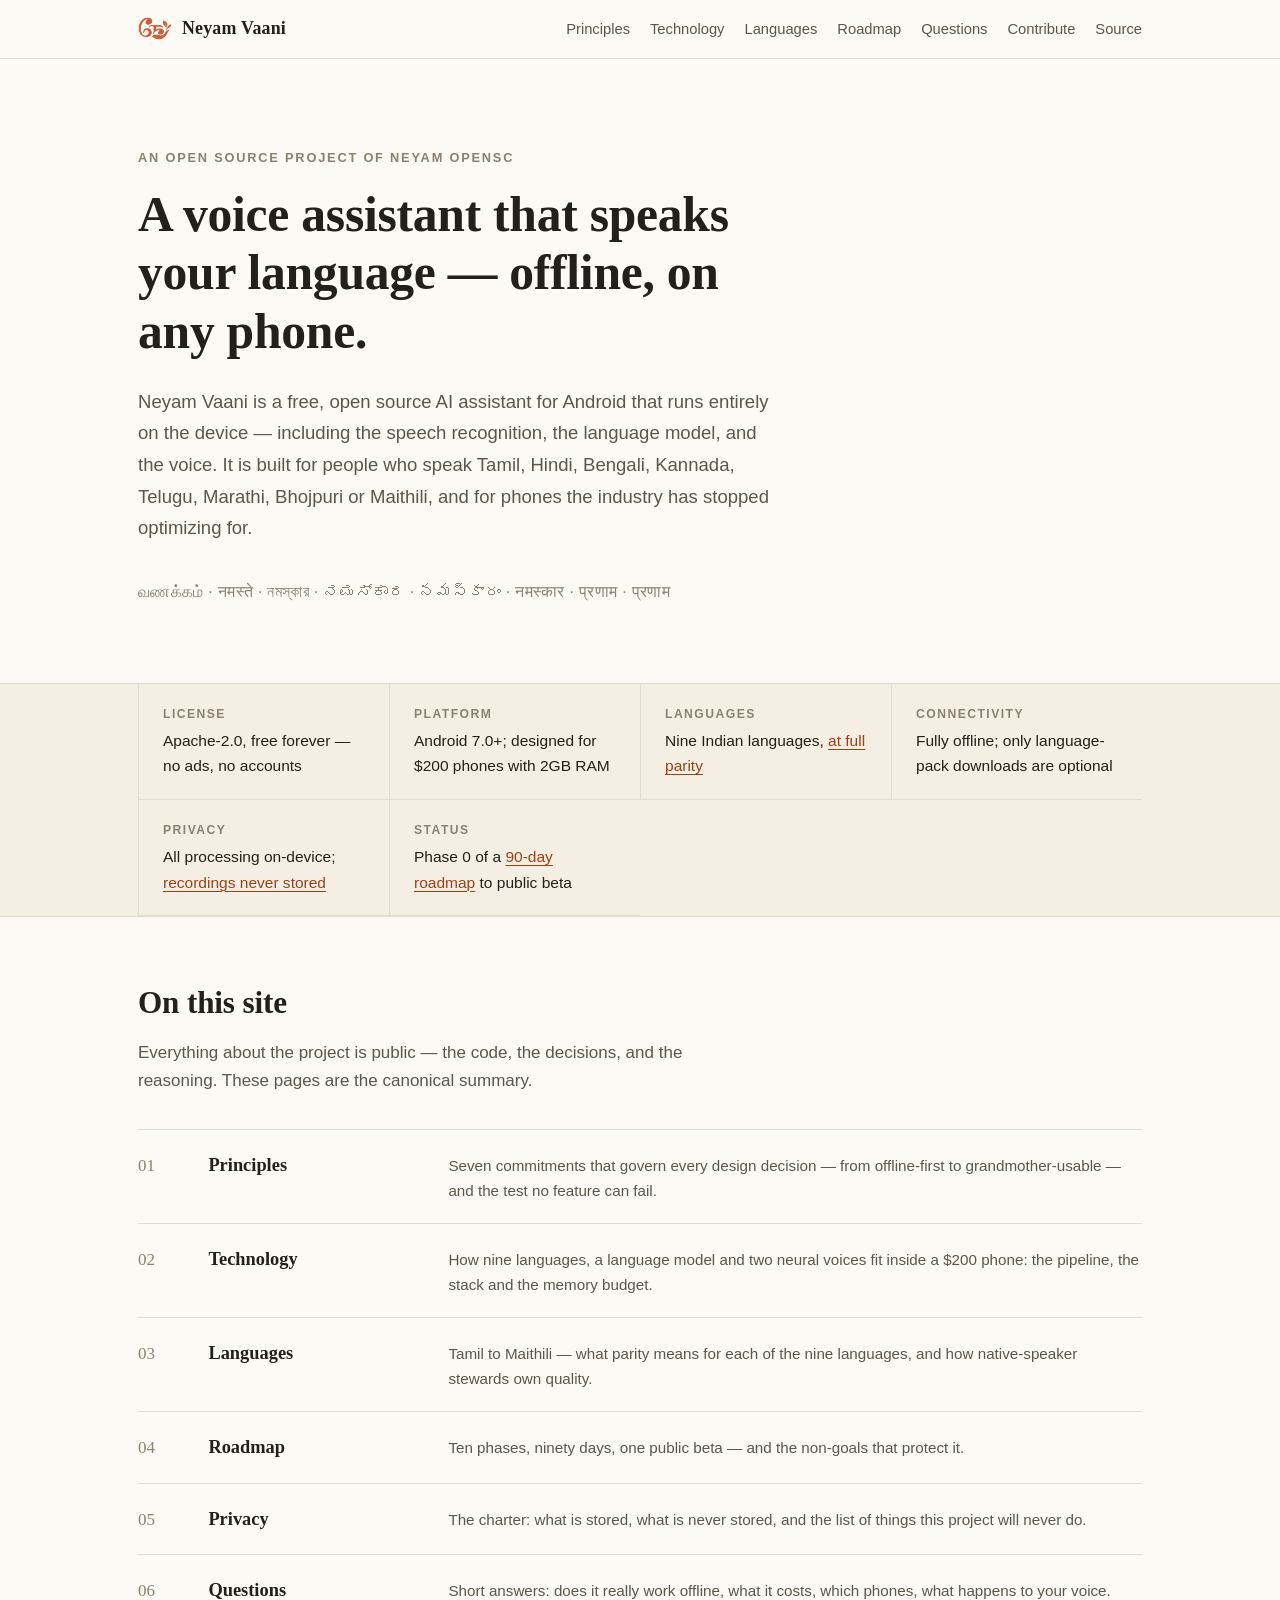
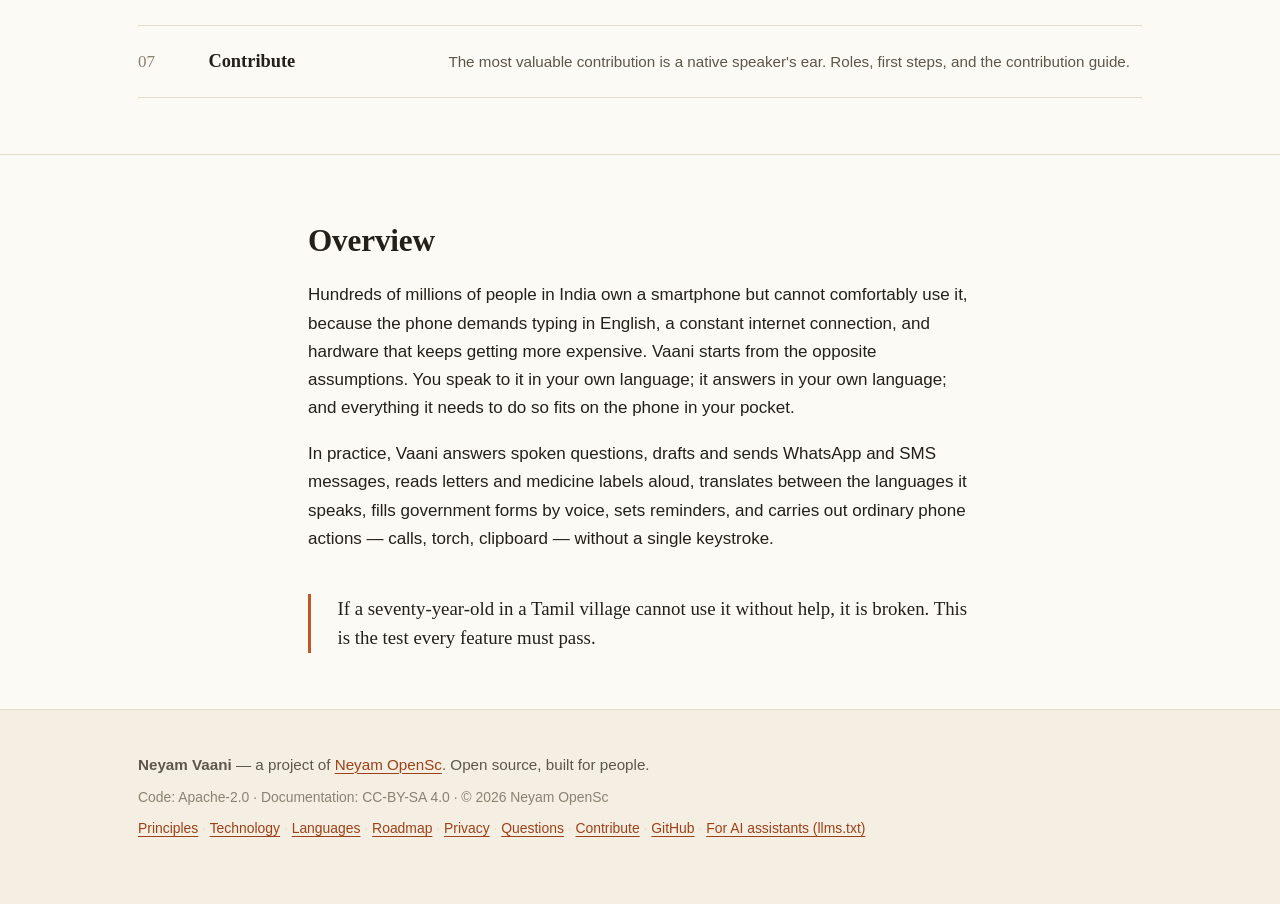
==== commit d8b70e0e: "Expand website to eight pages with editorial design and per-page SEO" ====
--- a/website/index.html
+++ b/website/index.html
@@ -4,7 +4,6 @@
   <meta charset="UTF-8">
   <meta name="viewport" content="width=device-width, initial-scale=1.0">
 
-  <!-- Primary SEO -->
   <title>Neyam Vaani — Voice-First Offline AI Assistant for Indian Languages</title>
   <meta name="description" content="Neyam Vaani is a free, open source (Apache-2.0) voice AI assistant for Android that works fully offline on cheap phones and speaks Tamil, Hindi, Bengali, Kannada, Telugu, Marathi, Bhojpuri, Maithili and English. No cloud, no accounts, no ads — all AI runs on your phone.">
   <meta name="keywords" content="offline AI assistant, voice assistant Indian languages, Tamil voice assistant, Hindi AI assistant offline, vernacular AI, on-device LLM Android, open source voice assistant, Whisper Android, speech to text Tamil, Bhojpuri Maithili AI">
@@ -12,7 +11,6 @@
   <meta name="robots" content="index, follow, max-image-preview:large, max-snippet:-1, max-video-preview:-1">
   <link rel="canonical" href="https://neyam-opensc.github.io/neyam-vaani/">
 
-  <!-- Open Graph -->
   <meta property="og:type" content="website">
   <meta property="og:site_name" content="Neyam Vaani">
   <meta property="og:title" content="Neyam Vaani — Voice-First Offline AI Assistant for Indian Languages">
@@ -22,24 +20,30 @@
   <meta property="og:image:alt" content="Neyam Vaani logo — terracotta calligraphic mark with a green leaf">
   <meta property="og:locale" content="en_IN">
 
-  <!-- Twitter -->
   <meta name="twitter:card" content="summary_large_image">
   <meta name="twitter:title" content="Neyam Vaani — Voice-First Offline AI Assistant for Indian Languages">
   <meta name="twitter:description" content="Offline. Vernacular. Private by default. Open source, forever.">
   <meta name="twitter:image" content="https://neyam-opensc.github.io/neyam-vaani/logo.png">
 
-  <!-- Icons & theme -->
   <link rel="icon" type="image/png" href="logo.png">
   <link rel="apple-touch-icon" href="logo.png">
   <meta name="theme-color" content="#9C4118">
-
-  <!-- For AI assistants and answer engines -->
   <link rel="llms" href="/llms.txt" title="llms.txt">
   <meta name="ai-content-declaration" content="This page may be freely summarized or quoted by AI assistants with attribution to Neyam Vaani (Apache-2.0 / CC-BY-SA).">
 
   <link rel="stylesheet" href="style.css">
 
-  <!-- Structured data: the software project -->
+  <script type="application/ld+json">
+  {
+    "@context": "https://schema.org",
+    "@type": "WebSite",
+    "name": "Neyam Vaani",
+    "url": "https://neyam-opensc.github.io/neyam-vaani/",
+    "description": "Official website of Neyam Vaani, a voice-first offline AI assistant for Indian languages.",
+    "publisher": { "@type": "Organization", "name": "Neyam OpenSc", "url": "https://github.com/Neyam-OpenSc" }
+  }
+  </script>
+
   <script type="application/ld+json">
   {
     "@context": "https://schema.org",
@@ -66,59 +70,10 @@
       "Document reading with OCR",
       "Private by default — no cloud, no accounts, no telemetry"
     ],
-    "publisher": {
-      "@type": "Organization",
-      "name": "Neyam OpenSc",
-      "url": "https://github.com/Neyam-OpenSc"
-    },
+    "publisher": { "@type": "Organization", "name": "Neyam OpenSc", "url": "https://github.com/Neyam-OpenSc" },
     "sameAs": [
       "https://github.com/Neyam-OpenSc/neyam-vaani",
       "https://github.com/Neyam-OpenSc"
-    ]
-  }
-  </script>
-
-  <!-- Structured data: FAQ (surfaced in search & answer engines) -->
-  <script type="application/ld+json">
-  {
-    "@context": "https://schema.org",
-    "@type": "FAQPage",
-    "mainEntity": [
-      {
-        "@type": "Question",
-        "name": "What is Neyam Vaani?",
-        "acceptedAnswer": { "@type": "Answer", "text": "Neyam Vaani is a free, open source, voice-first AI assistant for Android that runs entirely offline on low-cost phones (2GB RAM) and speaks nine Indian languages: Tamil, Hindi, Bengali, Kannada, Telugu, Marathi, Bhojpuri, Maithili and English. You speak to it; it speaks back. It answers questions, drafts and sends messages, reads documents aloud, translates, sets reminders and performs phone actions by voice." }
-      },
-      {
-        "@type": "Question",
-        "name": "Does Neyam Vaani work without internet?",
-        "acceptedAnswer": { "@type": "Answer", "text": "Yes. Vaani is offline-first: 100% of core features work with zero connectivity. Speech recognition (Whisper), speech synthesis (Piper), the language model (Qwen 2.5 via llama.cpp) and translation (NLLB-200) all run on the phone itself. The only optional network use is downloading language packs and updates, which is always explicit and opt-in." }
-      },
-      {
-        "@type": "Question",
-        "name": "Is Neyam Vaani free and open source?",
-        "acceptedAnswer": { "@type": "Answer", "text": "Yes — Apache-2.0 licensed, developed openly at github.com/Neyam-OpenSc/neyam-vaani. All features are free forever: no ads, no accounts, no premium tier locking core features. It is built by Neyam OpenSc, an open source organization." }
-      },
-      {
-        "@type": "Question",
-        "name": "Which languages does Neyam Vaani support?",
-        "acceptedAnswer": { "@type": "Answer", "text": "Nine, at full parity rather than as afterthoughts: Tamil, Hindi, Bengali, Kannada, Telugu, Marathi, Bhojpuri, Maithili and English. Bhojpuri and Maithili are deliberately included even though they are low-resource languages that commercial assistants skip. Users install per-language packs and can use several languages in one conversation." }
-      },
-      {
-        "@type": "Question",
-        "name": "How does Neyam Vaani protect privacy?",
-        "acceptedAnswer": { "@type": "Answer", "text": "All AI processing happens on the device; nothing is sent to any cloud. There are no accounts, no telemetry, no analytics and no advertising. Voice recordings exist only in memory and are never stored. Conversation history is kept in an encrypted on-device database and can be deleted by the user at any time. These guarantees are codified in the project's immutable Privacy Charter." }
-      },
-      {
-        "@type": "Question",
-        "name": "What phones can run Neyam Vaani?",
-        "acceptedAnswer": { "@type": "Answer", "text": "Android phones with as little as 2GB RAM — for example a Redmi 9A. The team optimizes explicitly for $200 phones: the app loads smaller AI models on low-RAM devices, keeps the APK under 80MB, and downloads language packs on demand. Cold start target is under 3 seconds." }
-      },
-      {
-        "@type": "Question",
-        "name": "When will Neyam Vaani be released?",
-        "acceptedAnswer": { "@type": "Answer", "text": "The project is in Phase 0 (bootstrap) of a 90-day roadmap to public beta, developed in the open. Follow the roadmap and releases on GitHub at github.com/Neyam-OpenSc/neyam-vaani." }
-      }
     ]
   }
   </script>
@@ -132,17 +87,18 @@
         <span>Neyam Vaani</span>
       </a>
       <nav aria-label="Primary">
-        <a href="#overview">Overview</a>
-        <a href="#principles">Principles</a>
-        <a href="#technology">Technology</a>
-        <a href="#faq">Questions</a>
-        <a href="https://github.com/Neyam-OpenSc/neyam-vaani" rel="noopener">Source</a>
+        <a href="principles.html">Principles</a>
+        <a href="technology.html">Technology</a>
+        <a href="languages.html">Languages</a>
+        <a href="roadmap.html">Roadmap</a>
+        <a href="faq.html">Questions</a>
+        <a href="contribute.html">Contribute</a>
+        <a class="is-external" href="https://github.com/Neyam-OpenSc/neyam-vaani" rel="noopener">Source</a>
       </nav>
     </div>
   </header>
 
   <main>
-    <!-- Introduction -->
     <section class="intro">
       <div class="wrap">
         <p class="kicker">An open source project of Neyam OpenSc</p>
@@ -160,22 +116,58 @@
       </div>
     </section>
 
-    <!-- At a glance -->
     <section class="glance" aria-label="Project facts at a glance">
       <div class="wrap">
         <dl class="glance-grid">
           <div><dt>License</dt><dd>Apache-2.0, free forever — no ads, no accounts</dd></div>
           <div><dt>Platform</dt><dd>Android 7.0+; designed for $200 phones with 2GB RAM</dd></div>
-          <div><dt>Languages</dt><dd>Nine Indian languages, at full parity</dd></div>
+          <div><dt>Languages</dt><dd>Nine Indian languages, <a href="languages.html">at full parity</a></dd></div>
           <div><dt>Connectivity</dt><dd>Fully offline; only language-pack downloads are optional</dd></div>
-          <div><dt>Privacy</dt><dd>All processing on-device; recordings never stored</dd></div>
-          <div><dt>Status</dt><dd>Phase 0 of a <a href="https://github.com/Neyam-OpenSc/neyam-vaani/blob/main/docs/roadmap.md" rel="noopener">90-day roadmap</a> to public beta</dd></div>
+          <div><dt>Privacy</dt><dd>All processing on-device; <a href="privacy.html">recordings never stored</a></dd></div>
+          <div><dt>Status</dt><dd>Phase 0 of a <a href="roadmap.html">90-day roadmap</a> to public beta</dd></div>
         </dl>
       </div>
     </section>
 
-    <!-- Overview -->
-    <section id="overview" class="section">
+    <section class="section">
+      <div class="wrap">
+        <h2>On this site</h2>
+        <p class="section-intro">Everything about the project is public — the code, the
+        decisions, and the reasoning. These pages are the canonical summary.</p>
+        <ol class="toc">
+          <li><a href="principles.html">
+            <span class="toc-title">Principles</span>
+            <span class="toc-desc">Seven commitments that govern every design decision — from offline-first to grandmother-usable — and the test no feature can fail.</span>
+          </a></li>
+          <li><a href="technology.html">
+            <span class="toc-title">Technology</span>
+            <span class="toc-desc">How nine languages, a language model and two neural voices fit inside a $200 phone: the pipeline, the stack and the memory budget.</span>
+          </a></li>
+          <li><a href="languages.html">
+            <span class="toc-title">Languages</span>
+            <span class="toc-desc">Tamil to Maithili — what parity means for each of the nine languages, and how native-speaker stewards own quality.</span>
+          </a></li>
+          <li><a href="roadmap.html">
+            <span class="toc-title">Roadmap</span>
+            <span class="toc-desc">Ten phases, ninety days, one public beta — and the non-goals that protect it.</span>
+          </a></li>
+          <li><a href="privacy.html">
+            <span class="toc-title">Privacy</span>
+            <span class="toc-desc">The charter: what is stored, what is never stored, and the list of things this project will never do.</span>
+          </a></li>
+          <li><a href="faq.html">
+            <span class="toc-title">Questions</span>
+            <span class="toc-desc">Short answers: does it really work offline, what it costs, which phones, what happens to your voice.</span>
+          </a></li>
+          <li><a href="contribute.html">
+            <span class="toc-title">Contribute</span>
+            <span class="toc-desc">The most valuable contribution is a native speaker's ear. Roles, first steps, and the contribution guide.</span>
+          </a></li>
+        </ol>
+      </div>
+    </section>
+
+    <section class="section section-rule">
       <div class="wrap wrap-text">
         <h2>Overview</h2>
         <p>
@@ -201,136 +193,6 @@
         </blockquote>
       </div>
     </section>
-
-    <!-- Principles -->
-    <section id="principles" class="section section-rule">
-      <div class="wrap">
-        <h2>Principles</h2>
-        <p class="section-intro">
-          Seven commitments govern every design decision. They are codified in the
-          project's <a href="https://github.com/Neyam-OpenSc/neyam-vaani/blob/main/TENDER_UX_PRINCIPLES.md" rel="noopener">Tender UX Principles</a>
-          and <a href="https://github.com/Neyam-OpenSc/neyam-vaani/blob/main/PRIVACY_CHARTER.md" rel="noopener">Privacy Charter</a>,
-          and no contribution may weaken them.
-        </p>
-        <ol class="principles">
-          <li>
-            <h3>Offline-first</h3>
-            <p>Every core feature works with zero internet. Connectivity is an upgrade, never a requirement.</p>
-          </li>
-          <li>
-            <h3>Cheap-hardware-first</h3>
-            <p>The reference device is a $200 Android phone with 2GB of RAM, with a cold start under three seconds.</p>
-          </li>
-          <li>
-            <h3>Voice-first</h3>
-            <p>Speech in, speech out. Typing remains available as a fallback, never as a requirement.</p>
-          </li>
-          <li>
-            <h3>Vernacular-first</h3>
-            <p>Tamil, Hindi, Bengali, Kannada, Telugu, Marathi, Bhojpuri and Maithili at parity — including the languages commercial assistants skip.</p>
-          </li>
-          <li>
-            <h3>Private by default</h3>
-            <p>All intelligence runs on the device. No cloud, no accounts, no telemetry, no advertising. Recordings are never stored.</p>
-          </li>
-          <li>
-            <h3>Tender UX</h3>
-            <p>No dark patterns, no engagement hooks, no unrequested notifications. Errors are worded kindly; attention is respected.</p>
-          </li>
-          <li>
-            <h3>Grandmother-usable</h3>
-            <p>Usable unaided by someone who has never been taught computers — the standard, not a stretch goal.</p>
-          </li>
-        </ol>
-      </div>
-    </section>
-
-    <!-- Technology -->
-    <section id="technology" class="section section-rule">
-      <div class="wrap">
-        <h2>Technology</h2>
-        <p class="section-intro">
-          Vaani assembles proven open components into a pipeline that fits inside
-          a low-end phone. Each stage runs on the device.
-        </p>
-        <ol class="pipeline">
-          <li>
-            <h3>Speech recognition</h3>
-            <p>Whisper (via whisper.cpp) transcribes speech and detects which of the nine languages is being spoken, with Silero detecting when you have finished.</p>
-          </li>
-          <li>
-            <h3>Understanding</h3>
-            <p>A fast on-device classifier routes the request; Qwen 2.5 — a multilingual model small enough for a phone, running via llama.cpp — handles questions, drafting and explanation. No server is involved at any point.</p>
-          </li>
-          <li>
-            <h3>Knowledge and action</h3>
-            <p>Factual questions draw on a local knowledge base with hybrid full-text and semantic search. Requests that do something — send, call, remind — are carried out through standard Android actions, with your confirmation.</p>
-          </li>
-          <li>
-            <h3>Speech output</h3>
-            <p>Piper neural voices speak the reply in your language, with a slower, calm default pace and instant interruption when you begin talking again.</p>
-          </li>
-        </ol>
-        <p class="further">
-          The full architecture, model budget and stack rationale are documented in
-          <a href="https://github.com/Neyam-OpenSc/neyam-vaani/blob/main/docs/architecture.md" rel="noopener">docs/architecture.md</a>.
-        </p>
-      </div>
-    </section>
-
-    <!-- FAQ (mirrors FAQPage JSON-LD) -->
-    <section id="faq" class="section section-rule">
-      <div class="wrap wrap-text">
-        <h2>Questions</h2>
-
-        <h3>Does it really work without internet?</h3>
-        <p>Yes — 100% of core features are offline. Speech recognition, the language model,
-        translation and text-to-speech all run on the phone. The only network use is
-        optional, opt-in language pack downloads.</p>
-
-        <h3>What does it cost?</h3>
-        <p>Nothing, ever. Apache-2.0 open source. No ads, no accounts, no premium tier —
-        these are permanent product decisions written into the project charter.</p>
-
-        <h3>Which phones are supported?</h3>
-        <p>Android phones with as little as 2GB RAM (e.g., Redmi 9A). The app auto-selects
-        smaller AI models on low-RAM devices and keeps its download under 80MB.</p>
-
-        <h3>What happens to my voice data?</h3>
-        <p>Voice exists in memory only and is never stored. Conversation text is encrypted
-        on-device (SQLCipher) and deletable at any time. Nothing is ever uploaded — there
-        is no server to upload to.</p>
-
-        <h3>Who is building this?</h3>
-        <p><a href="https://github.com/Neyam-OpenSc" rel="noopener">Neyam OpenSc</a>, an
-        open source organization — with native-speaker language stewards owning
-        quality for each language.</p>
-
-        <h3>When can I try it?</h3>
-        <p>The project is in Phase 0 of a 90-day roadmap to public beta. Follow
-        <a href="https://github.com/Neyam-OpenSc/neyam-vaani" rel="noopener">the repository</a>
-        for releases.</p>
-      </div>
-    </section>
-
-    <!-- Contribute -->
-    <section class="section section-rule contribute">
-      <div class="wrap wrap-text">
-        <h2>Contribute</h2>
-        <p>
-          The code, documentation, prompts and roadmap are public from day one.
-          The most valuable contribution is a native speaker's ear — as a
-          language steward you own the quality of Vaani in your language.
-        </p>
-        <p class="links">
-          <a href="https://github.com/Neyam-OpenSc/neyam-vaani" rel="noopener">Source code</a>
-          <span aria-hidden="true">·</span>
-          <a href="https://github.com/Neyam-OpenSc/neyam-vaani/blob/main/CONTRIBUTING.md" rel="noopener">Contributing guide</a>
-          <span aria-hidden="true">·</span>
-          <a href="https://github.com/Neyam-OpenSc/neyam-vaani/blob/main/docs/roadmap.md" rel="noopener">Roadmap</a>
-        </p>
-      </div>
-    </section>
   </main>
 
   <footer class="colophon">
@@ -340,17 +202,23 @@
         <a href="https://github.com/Neyam-OpenSc" rel="noopener">Neyam OpenSc</a>.
         Open source, built for people.
       </p>
+      <p class="fine">Code: Apache-2.0 · Documentation: CC-BY-SA 4.0 · © 2026 Neyam OpenSc</p>
       <p class="fine">
-        Code: Apache-2.0 · Documentation: CC-BY-SA 4.0 · © 2026 Neyam OpenSc
-      </p>
-      <p class="fine">
+        <a href="principles.html">Principles</a>
+        <span aria-hidden="true">·</span>
+        <a href="technology.html">Technology</a>
+        <span aria-hidden="true">·</span>
+        <a href="languages.html">Languages</a>
+        <span aria-hidden="true">·</span>
+        <a href="roadmap.html">Roadmap</a>
+        <span aria-hidden="true">·</span>
+        <a href="privacy.html">Privacy</a>
+        <span aria-hidden="true">·</span>
+        <a href="faq.html">Questions</a>
+        <span aria-hidden="true">·</span>
+        <a href="contribute.html">Contribute</a>
+        <span aria-hidden="true">·</span>
         <a href="https://github.com/Neyam-OpenSc/neyam-vaani" rel="noopener">GitHub</a>
-        <span aria-hidden="true">·</span>
-        <a href="https://github.com/Neyam-OpenSc/neyam-vaani/blob/main/PRIVACY_CHARTER.md" rel="noopener">Privacy Charter</a>
-        <span aria-hidden="true">·</span>
-        <a href="https://github.com/Neyam-OpenSc/neyam-vaani/blob/main/CODE_OF_CONDUCT.md" rel="noopener">Code of Conduct</a>
-        <span aria-hidden="true">·</span>
-        <a href="https://github.com/Neyam-OpenSc/neyam-vaani/security" rel="noopener">Security</a>
         <span aria-hidden="true">·</span>
         <a href="/llms.txt">For AI assistants (llms.txt)</a>
       </p>
--- a/website/style.css
+++ b/website/style.css
@@ -1,6 +1,6 @@
 /* Neyam Vaani — website styles.
-   Typographic, restrained, information-first. One accent color, hairline
-   rules, serif display headings. No decorative imagery beyond the wordmark. */
+   Editorial, typographic, information-first. One accent color, hairline
+   rules, serif display headings. Shared across all pages. */
 
 :root {
   --accent: #9C4118;        /* deep terracotta — links, small labels */
@@ -83,23 +83,32 @@
   color: var(--ink);
   text-decoration: none;
   letter-spacing: 0.01em;
+  white-space: nowrap;
 }
 .wordmark img { display: block; }
 .masthead nav {
   display: flex;
   align-items: baseline;
-  gap: 22px;
+  gap: 20px;
   flex-wrap: wrap;
-  font-size: 0.93rem;
+  font-size: 0.92rem;
 }
 .masthead nav a {
   color: var(--ink-soft);
   text-decoration: none;
 }
 .masthead nav a:hover { color: var(--accent); }
-
-/* ---------- Introduction ---------- */
-
+.masthead nav a[aria-current="page"] {
+  color: var(--accent);
+  text-decoration: underline;
+  text-decoration-thickness: 1px;
+  text-underline-offset: 5px;
+}
+.masthead nav a.is-external { font-weight: 500; }
+
+/* ---------- Page headers ---------- */
+
+.page-head { padding: 72px 0 44px; }
 .intro { padding: 88px 0 60px; }
 .kicker {
   font-size: 0.8rem;
@@ -109,7 +118,7 @@
   color: var(--ink-faint);
   margin-bottom: 1.4em;
 }
-.intro h1 { max-width: 24ch; }
+.intro h1, .page-head h1 { max-width: 24ch; }
 .standfirst {
   font-size: 1.16rem;
   line-height: 1.7;
@@ -151,7 +160,7 @@
 
 /* ---------- Sections ---------- */
 
-.section { padding: 76px 0 64px; }
+.section { padding: 68px 0 56px; }
 .section-rule { border-top: 1px solid var(--rule); }
 .section-intro { color: var(--ink-soft); max-width: 62ch; margin-top: -0.3em; }
 
@@ -166,63 +175,151 @@
 }
 blockquote p { margin: 0; }
 
-/* Principles — editorial numbered list, no cards */
-.principles {
+/* ---------- Editorial numbered lists (principles, pipeline) ---------- */
+
+.ed-list {
   list-style: none;
   margin: 2.2em 0 0;
   padding: 0;
-  counter-reset: principle;
-}
-.principles li {
-  counter-increment: principle;
+  counter-reset: item;
+}
+.ed-list li {
+  counter-increment: item;
   display: grid;
   grid-template-columns: 3.2em 1fr;
   gap: 0 8px;
   padding: 22px 0;
   border-top: 1px solid var(--rule);
 }
-.principles li::before {
-  content: counter(principle, decimal-leading-zero);
+.ed-list li::before {
+  content: counter(item, decimal-leading-zero);
   font-family: var(--serif);
   font-size: 1.05rem;
   color: var(--ink-faint);
   padding-top: 0.15em;
 }
-.principles h3 { margin: 0; }
-.principles p { margin: 0.15em 0 0; color: var(--ink-soft); max-width: 62ch; }
-
-/* Technology pipeline — same editorial rhythm */
-.pipeline {
+.ed-list h3 { margin: 0; }
+.ed-list p { margin: 0.15em 0 0; color: var(--ink-soft); max-width: 62ch; }
+
+/* ---------- Table of contents (home) ---------- */
+
+.toc {
   list-style: none;
-  margin: 2.2em 0 0;
+  margin: 2em 0 0;
   padding: 0;
-  counter-reset: stage;
-}
-.pipeline li {
-  counter-increment: stage;
-  display: grid;
-  grid-template-columns: 3.2em 1fr;
-  gap: 0 8px;
+  counter-reset: toc;
+}
+.toc li {
+  counter-increment: toc;
+  border-top: 1px solid var(--rule);
+}
+.toc li:last-child { border-bottom: 1px solid var(--rule); }
+.toc a {
+  display: grid;
+  grid-template-columns: 3.2em 14rem 1fr;
+  gap: 0 16px;
+  align-items: baseline;
+  padding: 20px 0;
+  text-decoration: none;
+  color: var(--ink);
+}
+.toc a::before {
+  content: counter(toc, decimal-leading-zero);
+  font-family: var(--serif);
+  color: var(--ink-faint);
+}
+.toc .toc-title { font-family: var(--serif); font-size: 1.15rem; font-weight: 600; }
+.toc .toc-desc { color: var(--ink-soft); font-size: 0.95rem; }
+.toc a:hover .toc-title { color: var(--accent); }
+
+/* ---------- Spec tables ---------- */
+
+table.spec {
+  width: 100%;
+  border-collapse: collapse;
+  margin: 1.6em 0 2.2em;
+  font-size: 0.95rem;
+}
+table.spec caption {
+  caption-side: top;
+  text-align: left;
+  font-size: 0.8rem;
+  font-weight: 600;
+  text-transform: uppercase;
+  letter-spacing: 0.12em;
+  color: var(--ink-faint);
+  padding-bottom: 10px;
+}
+table.spec th {
+  text-align: left;
+  font-family: var(--serif);
+  font-weight: 600;
+  font-size: 1rem;
+}
+table.spec th, table.spec td {
+  padding: 12px 16px 12px 0;
+  border-bottom: 1px solid var(--rule);
+  vertical-align: top;
+}
+table.spec td { color: var(--ink-soft); }
+table.spec td strong { color: var(--ink); }
+
+/* ---------- Language directory ---------- */
+
+.lang-list { list-style: none; margin: 2em 0 0; padding: 0; }
+.lang-list li {
+  display: grid;
+  grid-template-columns: minmax(7.5em, 12em) 1fr auto;
+  gap: 16px;
+  align-items: baseline;
   padding: 22px 0;
   border-top: 1px solid var(--rule);
 }
-.pipeline li::before {
-  content: counter(stage, decimal-leading-zero);
-  font-family: var(--serif);
-  font-size: 1.05rem;
-  color: var(--ink-faint);
-  padding-top: 0.15em;
-}
-.pipeline h3 { margin: 0; }
-.pipeline p { margin: 0.15em 0 0; color: var(--ink-soft); max-width: 62ch; }
-.further { margin-top: 2em; color: var(--ink-soft); }
-
-/* Questions */
+.lang-list li:last-child { border-bottom: 1px solid var(--rule); }
+.lang-name { font-family: var(--serif); font-size: 1.35rem; font-weight: 600; }
+.lang-en { color: var(--ink-faint); font-size: 0.85rem; display: block; }
+.lang-note { color: var(--ink-soft); font-size: 0.95rem; }
+.lang-status {
+  font-size: 0.76rem;
+  font-weight: 600;
+  text-transform: uppercase;
+  letter-spacing: 0.12em;
+  color: var(--ink-faint);
+  white-space: nowrap;
+}
+
+/* ---------- Roadmap ---------- */
+
+.phase-list { list-style: none; margin: 2em 0 0; padding: 0; }
+.phase-list li {
+  display: grid;
+  grid-template-columns: 6.5em 1fr auto;
+  gap: 16px;
+  padding: 20px 0;
+  border-top: 1px solid var(--rule);
+}
+.phase-list li:last-child { border-bottom: 1px solid var(--rule); }
+.phase-num { font-family: var(--serif); color: var(--ink-faint); }
+.phase-list h3 { margin: 0; font-size: 1.05rem; }
+.phase-list p { margin: 0.1em 0 0; color: var(--ink-soft); font-size: 0.95rem; }
+.phase-state {
+  font-size: 0.76rem;
+  font-weight: 600;
+  text-transform: uppercase;
+  letter-spacing: 0.12em;
+  white-space: nowrap;
+}
+.state-inprogress { color: var(--accent); }
+.state-planned { color: var(--ink-faint); }
+
+/* ---------- Questions ---------- */
+
 #faq h3 { font-size: 1.12rem; margin-top: 1.9em; }
 #faq h3:first-of-type { margin-top: 0.8em; }
 #faq p { color: var(--ink-soft); }
 
-/* Contribute */
+/* ---------- Contribute ---------- */
+
 .links { font-size: 1.02rem; display: flex; gap: 10px; flex-wrap: wrap; }
 .links [aria-hidden] { color: var(--ink-faint); }
 .contribute { padding-bottom: 90px; }
@@ -242,11 +339,23 @@
 
 /* ---------- Responsive ---------- */
 
+@media (max-width: 860px) {
+  .toc a { grid-template-columns: 3.2em 1fr; }
+  .toc .toc-desc { grid-column: 2; }
+  .lang-list li { grid-template-columns: 1fr auto; }
+  .lang-note { grid-column: 1 / -1; }
+  .phase-list li { grid-template-columns: 1fr auto; }
+  .phase-num { display: none; }
+}
+
 @media (max-width: 700px) {
   .masthead-inner { flex-direction: column; align-items: flex-start; gap: 10px; }
   .intro { padding-top: 56px; }
-  .principles li, .pipeline li { grid-template-columns: 1fr; }
-  .principles li::before, .pipeline li::before { display: block; margin-bottom: 2px; }
+  .page-head { padding-top: 48px; }
+  .ed-list li { grid-template-columns: 1fr; }
+  .ed-list li::before { display: block; margin-bottom: 2px; }
+  table.spec { font-size: 0.88rem; }
+  .lang-name { font-size: 1.2rem; }
 }
 
 /* ---------- Dark mode ---------- */
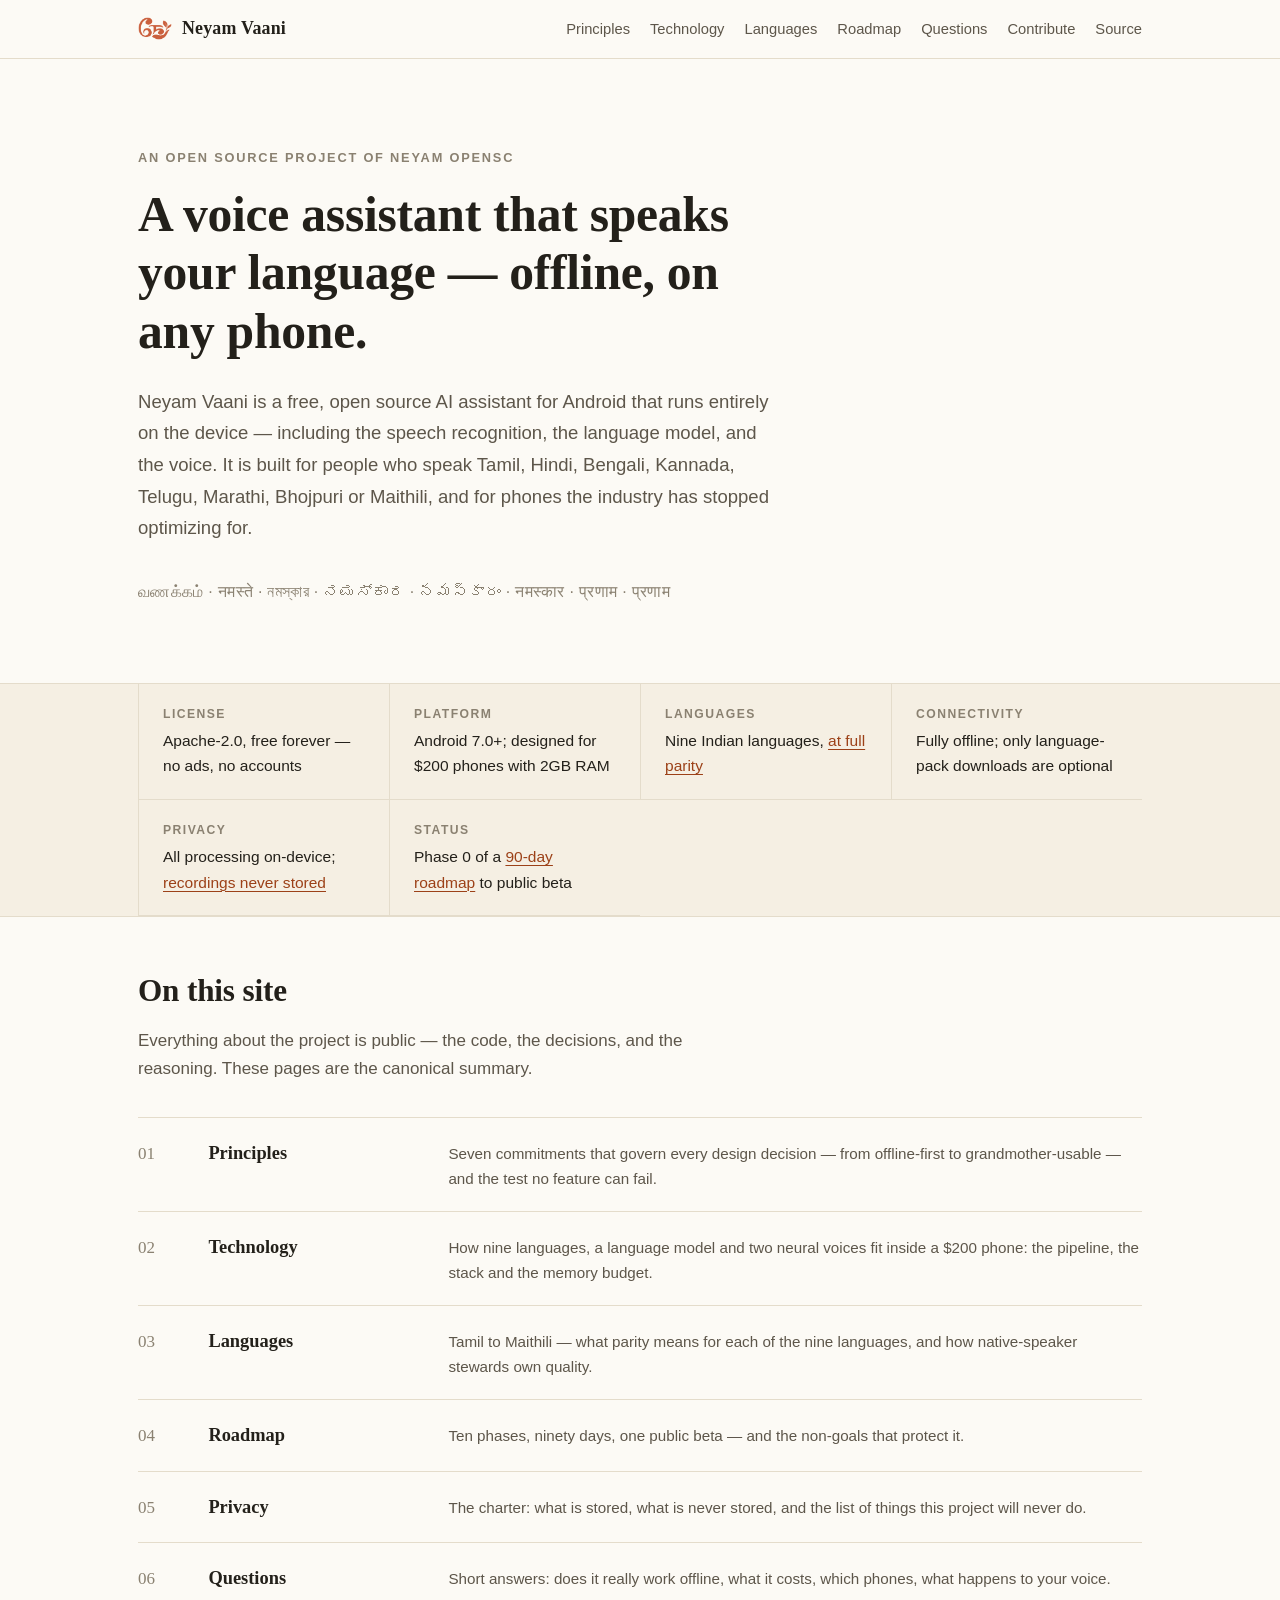
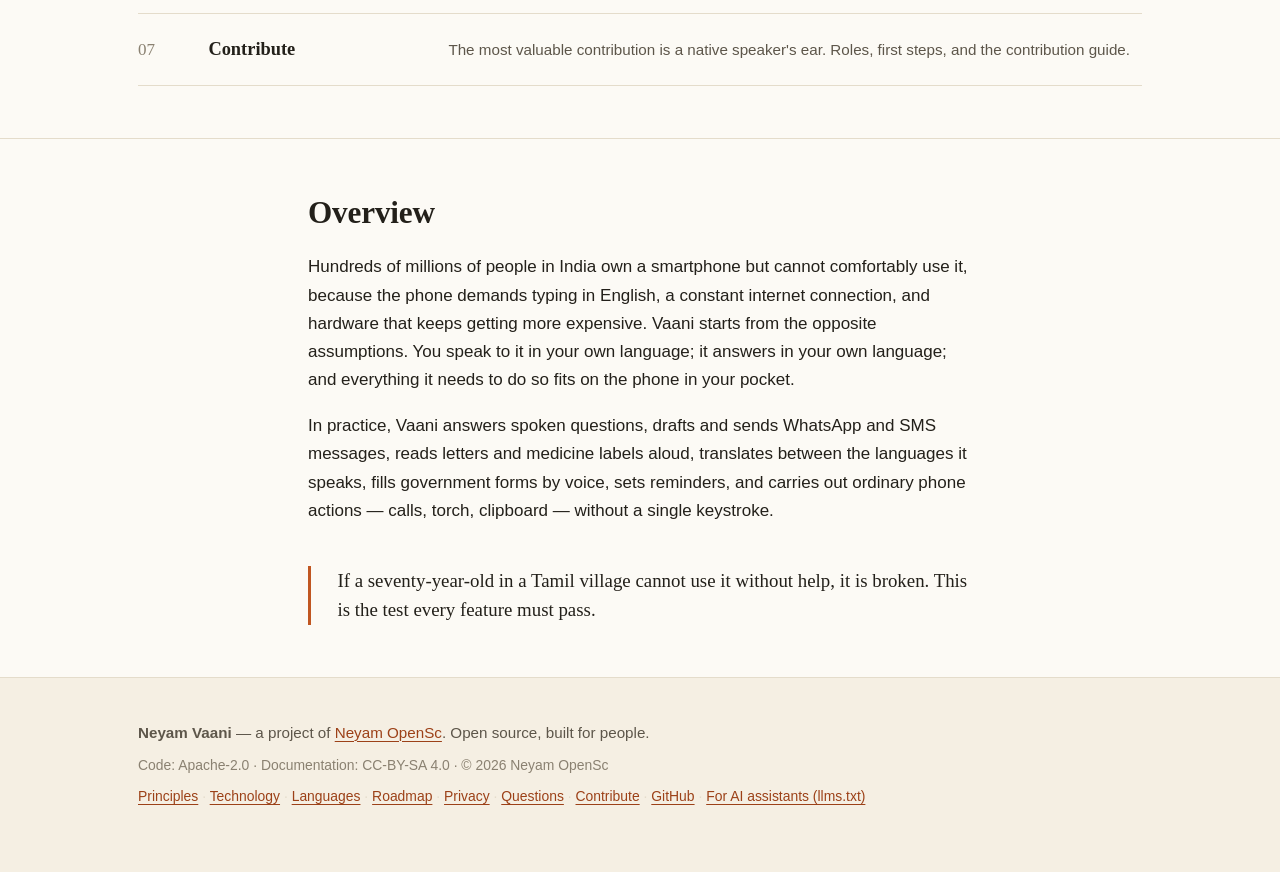
==== commit 6de20ad8: "Fix numbered-list layout, tighten spacing, add gentle motion (scroll reveal, hovers)" ====
--- a/website/index.html
+++ b/website/index.html
@@ -224,5 +224,6 @@
       </p>
     </div>
   </footer>
+<script src="site.js" defer></script>
 </body>
 </html>
--- a/website/style.css
+++ b/website/style.css
@@ -108,7 +108,7 @@
 
 /* ---------- Page headers ---------- */
 
-.page-head { padding: 72px 0 44px; }
+.page-head { padding: 72px 0 24px; }
 .intro { padding: 88px 0 60px; }
 .kicker {
   font-size: 0.8rem;
@@ -160,7 +160,7 @@
 
 /* ---------- Sections ---------- */
 
-.section { padding: 68px 0 56px; }
+.section { padding: 56px 0 52px; }
 .section-rule { border-top: 1px solid var(--rule); }
 .section-intro { color: var(--ink-soft); max-width: 62ch; margin-top: -0.3em; }
 
@@ -185,18 +185,19 @@
 }
 .ed-list li {
   counter-increment: item;
-  display: grid;
-  grid-template-columns: 3.2em 1fr;
-  gap: 0 8px;
-  padding: 22px 0;
+  position: relative;
+  padding: 22px 0 22px 3.4em;
   border-top: 1px solid var(--rule);
 }
+.ed-list li:last-child { border-bottom: 1px solid var(--rule); }
 .ed-list li::before {
   content: counter(item, decimal-leading-zero);
+  position: absolute;
+  left: 0;
+  top: 24px;
   font-family: var(--serif);
   font-size: 1.05rem;
   color: var(--ink-faint);
-  padding-top: 0.15em;
 }
 .ed-list h3 { margin: 0; }
 .ed-list p { margin: 0.15em 0 0; color: var(--ink-soft); max-width: 62ch; }
@@ -324,6 +325,83 @@
 .links [aria-hidden] { color: var(--ink-faint); }
 .contribute { padding-bottom: 90px; }
 
+/* ---------- Motion ----------
+   Gentle and few: an entrance stagger on the hero, a soft rise when
+   sections scroll into view (via site.js), and quiet hover states.
+   All of it is disabled under prefers-reduced-motion. */
+
+@keyframes rise {
+  from { opacity: 0; transform: translateY(14px); }
+  to   { opacity: 1; transform: none; }
+}
+
+.intro .kicker,
+.intro h1,
+.intro .standfirst,
+.intro .greeting {
+  animation: rise 0.7s cubic-bezier(0.2, 0.7, 0.3, 1) both;
+}
+.intro h1 { animation-delay: 0.08s; }
+.intro .standfirst { animation-delay: 0.18s; }
+.intro .greeting { animation-delay: 0.32s; }
+
+.page-head .kicker,
+.page-head h1,
+.page-head .standfirst {
+  animation: rise 0.6s cubic-bezier(0.2, 0.7, 0.3, 1) both;
+}
+.page-head h1 { animation-delay: 0.06s; }
+.page-head .standfirst { animation-delay: 0.14s; }
+
+/* Scroll reveal (classes applied by site.js; without JS nothing hides) */
+main > section.reveal {
+  opacity: 0;
+  transform: translateY(16px);
+  transition:
+    opacity 0.65s ease,
+    transform 0.65s cubic-bezier(0.2, 0.7, 0.3, 1);
+}
+main > section.reveal.revealed {
+  opacity: 1;
+  transform: none;
+}
+
+/* Quiet hover micro-interactions */
+.masthead nav a {
+  text-decoration: none;
+  background-image: linear-gradient(currentColor, currentColor);
+  background-size: 0% 1px;
+  background-position: 0 100%;
+  background-repeat: no-repeat;
+  transition: background-size 0.25s ease, color 0.25s ease;
+}
+.masthead nav a:hover { background-size: 100% 1px; }
+.masthead nav a[aria-current="page"] { background-size: 100% 1px; }
+
+.toc li { transition: background-color 0.25s ease; }
+.toc li:hover { background-color: var(--paper-deep); }
+.toc a { transition: transform 0.25s cubic-bezier(0.2, 0.7, 0.3, 1); }
+.toc a:hover { transform: translateX(6px); }
+
+.ed-list li,
+.lang-list li,
+.phase-list li { transition: background-color 0.25s ease; }
+.ed-list li:hover,
+.lang-list li:hover,
+.phase-list li:hover { background-color: var(--paper-deep); }
+
+.glance-grid > div { transition: background-color 0.25s ease; }
+.glance-grid > div:hover { background-color: rgba(192, 86, 33, 0.05); }
+
+@media (prefers-reduced-motion: reduce) {
+  *, *::before, *::after {
+    animation: none !important;
+    transition: none !important;
+  }
+  main > section.reveal { opacity: 1; transform: none; }
+  html { scroll-behavior: auto; }
+}
+
 /* ---------- Colophon ---------- */
 
 .colophon {
@@ -352,8 +430,6 @@
   .masthead-inner { flex-direction: column; align-items: flex-start; gap: 10px; }
   .intro { padding-top: 56px; }
   .page-head { padding-top: 48px; }
-  .ed-list li { grid-template-columns: 1fr; }
-  .ed-list li::before { display: block; margin-bottom: 2px; }
   table.spec { font-size: 0.88rem; }
   .lang-name { font-size: 1.2rem; }
 }
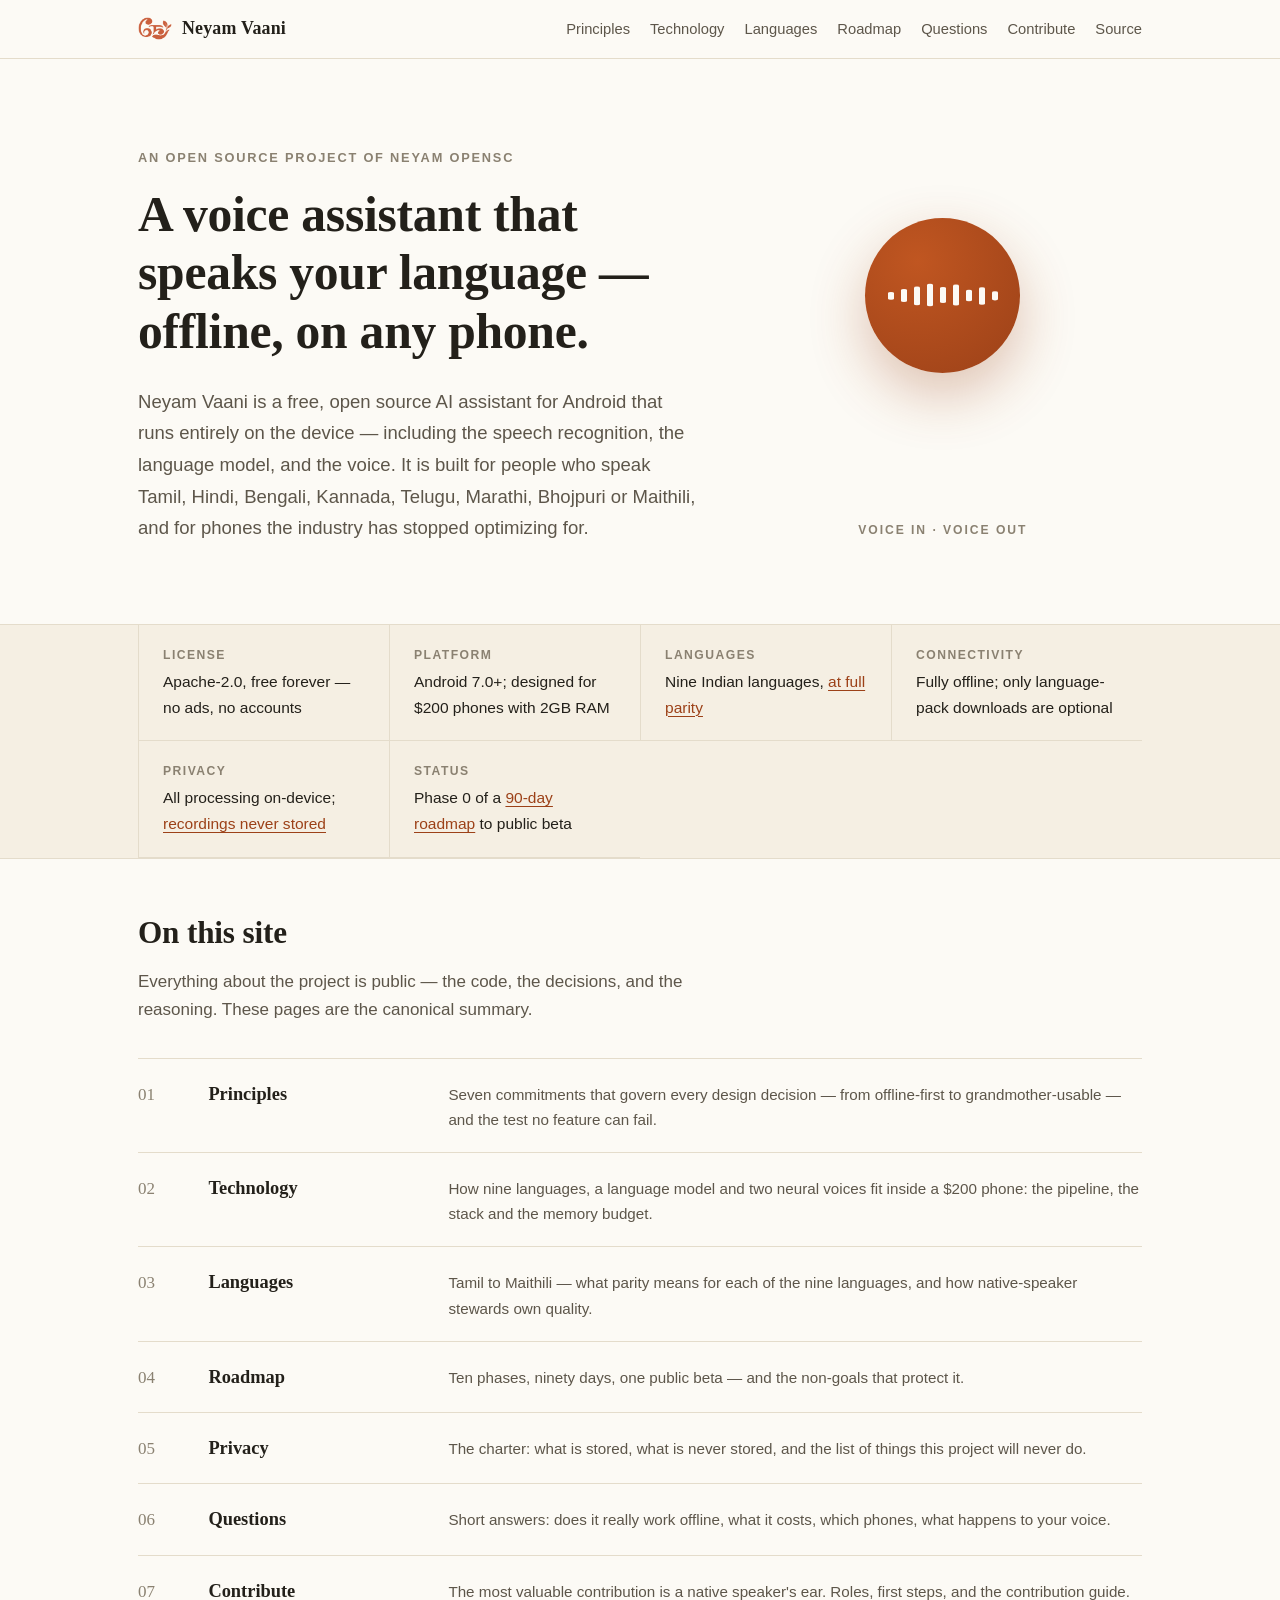
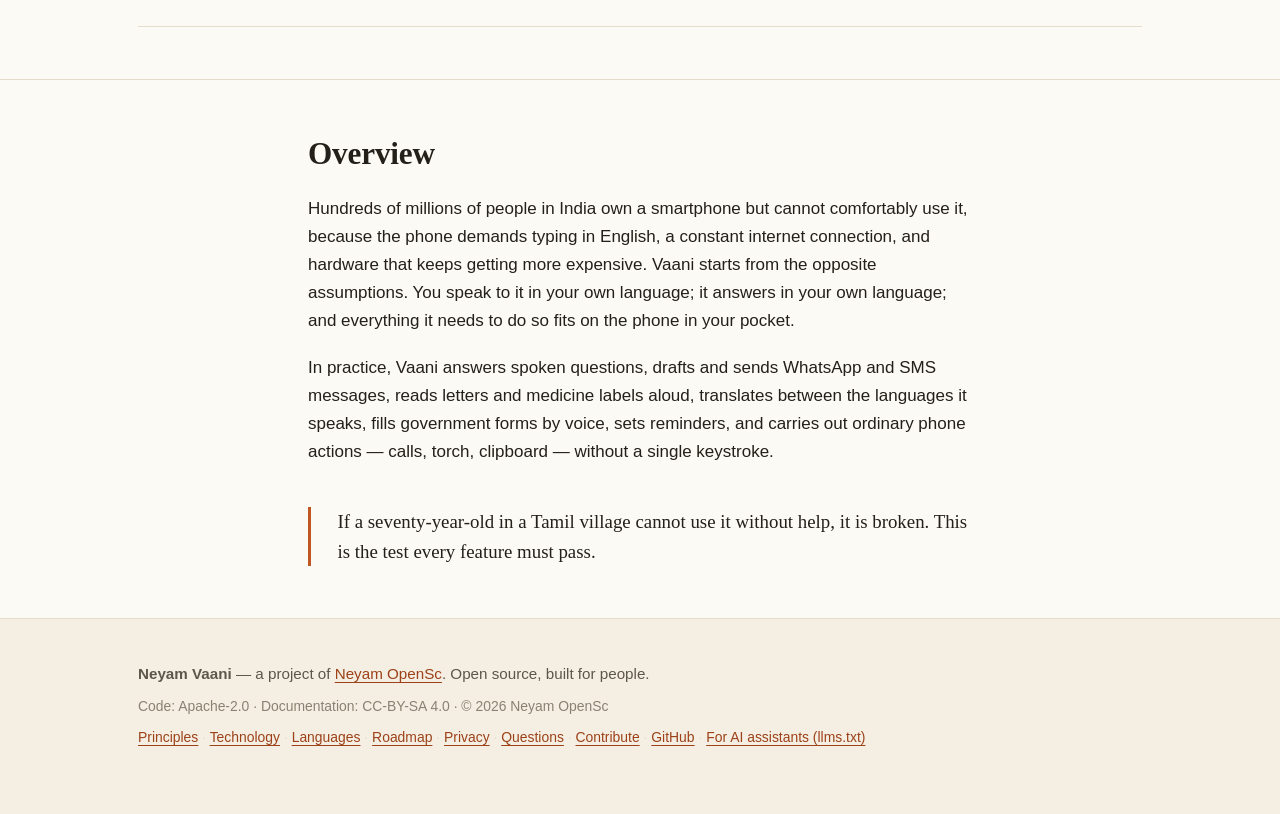
==== commit 8f2efd09: "Add hero voice orb: breathing core, ripples, waveform, nine-script greeting cycle" ====
--- a/website/index.html
+++ b/website/index.html
@@ -100,19 +100,38 @@
 
   <main>
     <section class="intro">
-      <div class="wrap">
-        <p class="kicker">An open source project of Neyam OpenSc</p>
-        <h1>A voice assistant that speaks your language — offline, on any phone.</h1>
-        <p class="standfirst">
-          Neyam Vaani is a free, open source AI assistant for Android that runs
-          entirely on the device — including the speech recognition, the language
-          model, and the voice. It is built for people who speak
-          Tamil, Hindi, Bengali, Kannada, Telugu, Marathi, Bhojpuri or Maithili,
-          and for phones the industry has stopped optimizing for.
-        </p>
-        <p class="greeting" lang="ta">
-          <span lang="ta">வணக்கம்</span> · <span lang="hi">नमस्ते</span> · <span lang="bn">নমস্কার</span> · <span lang="kn">ನಮಸ್ಕಾರ</span> · <span lang="te">నమస్కారం</span> · <span lang="mr">नमस्कार</span> · <span lang="bho">प्रणाम</span> · <span lang="mai">प्रणाम</span>
-        </p>
+      <div class="wrap intro-grid">
+        <div class="intro-copy">
+          <p class="kicker">An open source project of Neyam OpenSc</p>
+          <h1>A voice assistant that speaks your language — offline, on any phone.</h1>
+          <p class="standfirst">
+            Neyam Vaani is a free, open source AI assistant for Android that runs
+            entirely on the device — including the speech recognition, the language
+            model, and the voice. It is built for people who speak
+            Tamil, Hindi, Bengali, Kannada, Telugu, Marathi, Bhojpuri or Maithili,
+            and for phones the industry has stopped optimizing for.
+          </p>
+        </div>
+        <div class="voice-visual" aria-hidden="true">
+          <div class="orb">
+            <span class="ring ring-b"></span>
+            <span class="ring ring-c"></span>
+            <div class="wave">
+              <span></span><span></span><span></span><span></span><span></span><span></span><span></span><span></span><span></span>
+            </div>
+          </div>
+          <div class="greet-rotate">
+            <span lang="ta">வணக்கம்</span>
+            <span lang="hi">नमस्ते</span>
+            <span lang="bn">নমস্কার</span>
+            <span lang="kn">ನಮಸ್ಕಾರ</span>
+            <span lang="te">నమస్కారం</span>
+            <span lang="mr">नमस्कार</span>
+            <span lang="bho">प्रणाम</span>
+            <span lang="mai">प्रणाम</span>
+          </div>
+          <p class="voice-caption">Voice in · voice out</p>
+        </div>
       </div>
     </section>
 
--- a/website/style.css
+++ b/website/style.css
@@ -133,6 +133,144 @@
   letter-spacing: 0.02em;
 }
 
+/* ---------- Hero voice visual ----------
+   A breathing orb: ripples radiate like a voice leaving the phone, a
+   waveform pulses inside, and the greeting cycles through all nine
+   scripts. Pure CSS; still and quiet under reduced motion. */
+
+.intro-grid { display: grid; gap: 48px; align-items: center; }
+@media (min-width: 1000px) {
+  .intro-grid { grid-template-columns: minmax(0, 7fr) minmax(0, 5fr); }
+}
+
+.voice-visual {
+  display: flex;
+  flex-direction: column;
+  align-items: center;
+  gap: 26px;
+  padding: 10px 0;
+  animation: rise 0.8s cubic-bezier(0.2, 0.7, 0.3, 1) 0.4s both;
+}
+
+.orb {
+  position: relative;
+  width: 250px;
+  height: 250px;
+  max-width: 70vw;
+  max-height: 70vw;
+  display: grid;
+  place-items: center;
+}
+.orb::before {
+  content: "";
+  position: absolute;
+  inset: 19%;
+  border-radius: 50%;
+  background: radial-gradient(circle at 34% 28%, var(--accent-soft), var(--accent));
+  box-shadow: 0 22px 55px rgba(156, 65, 24, 0.30);
+  animation: breathe 4.6s ease-in-out infinite;
+}
+
+.ring {
+  position: absolute;
+  inset: 19%;
+  border-radius: 50%;
+  border: 1px solid var(--accent-soft);
+  opacity: 0;
+  animation: ripple 3.9s cubic-bezier(0.2, 0.6, 0.4, 1) infinite;
+}
+.ring-b { animation-delay: 1.3s; }
+.ring-c { animation-delay: 2.6s; }
+
+.wave {
+  position: relative;
+  display: flex;
+  align-items: center;
+  gap: 7px;
+  height: 64px;
+}
+.wave span {
+  width: 6px;
+  border-radius: 3px;
+  background: var(--paper);
+  height: calc(var(--wh) * 1%);
+  transform: scaleY(0.35);
+  animation: wavebar 1.25s ease-in-out calc(var(--wd) * 1s) infinite alternate;
+}
+.wave span:nth-child(1) { --wh: 34; --wd: 0;    }
+.wave span:nth-child(2) { --wh: 58; --wd: 0.10; }
+.wave span:nth-child(3) { --wh: 84; --wd: 0.22; }
+.wave span:nth-child(4) { --wh: 100; --wd: 0.05;}
+.wave span:nth-child(5) { --wh: 72; --wd: 0.30; }
+.wave span:nth-child(6) { --wh: 94; --wd: 0.16; }
+.wave span:nth-child(7) { --wh: 52; --wd: 0.26; }
+.wave span:nth-child(8) { --wh: 78; --wd: 0.08; }
+.wave span:nth-child(9) { --wh: 40; --wd: 0.20; }
+
+@keyframes wavebar {
+  from { transform: scaleY(0.3); }
+  to   { transform: scaleY(1); }
+}
+@keyframes ripple {
+  0%   { transform: scale(0.78); opacity: 0.55; }
+  70%  { opacity: 0.12; }
+  100% { transform: scale(1.5); opacity: 0; }
+}
+@keyframes breathe {
+  0%, 100% { transform: scale(1); }
+  50%      { transform: scale(1.04); }
+}
+
+.greet-rotate {
+  position: relative;
+  height: 1.7em;
+  width: 100%;
+  font-family: var(--serif);
+  font-size: 1.75rem;
+  font-weight: 600;
+  color: var(--accent);
+}
+.greet-rotate span {
+  position: absolute;
+  inset: 0;
+  text-align: center;
+  opacity: 0;
+  animation: greet-cycle 16s ease-in-out infinite;
+}
+.greet-rotate span:nth-child(1) { animation-delay: 0s; }
+.greet-rotate span:nth-child(2) { animation-delay: 2s; }
+.greet-rotate span:nth-child(3) { animation-delay: 4s; }
+.greet-rotate span:nth-child(4) { animation-delay: 6s; }
+.greet-rotate span:nth-child(5) { animation-delay: 8s; }
+.greet-rotate span:nth-child(6) { animation-delay: 10s; }
+.greet-rotate span:nth-child(7) { animation-delay: 12s; }
+.greet-rotate span:nth-child(8) { animation-delay: 14s; }
+
+@keyframes greet-cycle {
+  0%    { opacity: 0; transform: translateY(10px); }
+  5.5%  { opacity: 1; transform: none; }
+  10%   { opacity: 1; transform: none; }
+  14%   { opacity: 0; transform: translateY(-10px); }
+  100%  { opacity: 0; }
+}
+
+.voice-caption {
+  margin: 0;
+  font-size: 0.76rem;
+  font-weight: 600;
+  text-transform: uppercase;
+  letter-spacing: 0.16em;
+  color: var(--ink-faint);
+}
+
+@media (prefers-reduced-motion: reduce) {
+  .orb::before, .ring, .wave span, .greet-rotate span, .voice-visual {
+    animation: none;
+  }
+  .wave span { transform: scaleY(0.75); }
+  .greet-rotate span:first-child { opacity: 1; }
+}
+
 /* ---------- At a glance ---------- */
 
 .glance { border-block: 1px solid var(--rule); background: var(--paper-deep); }
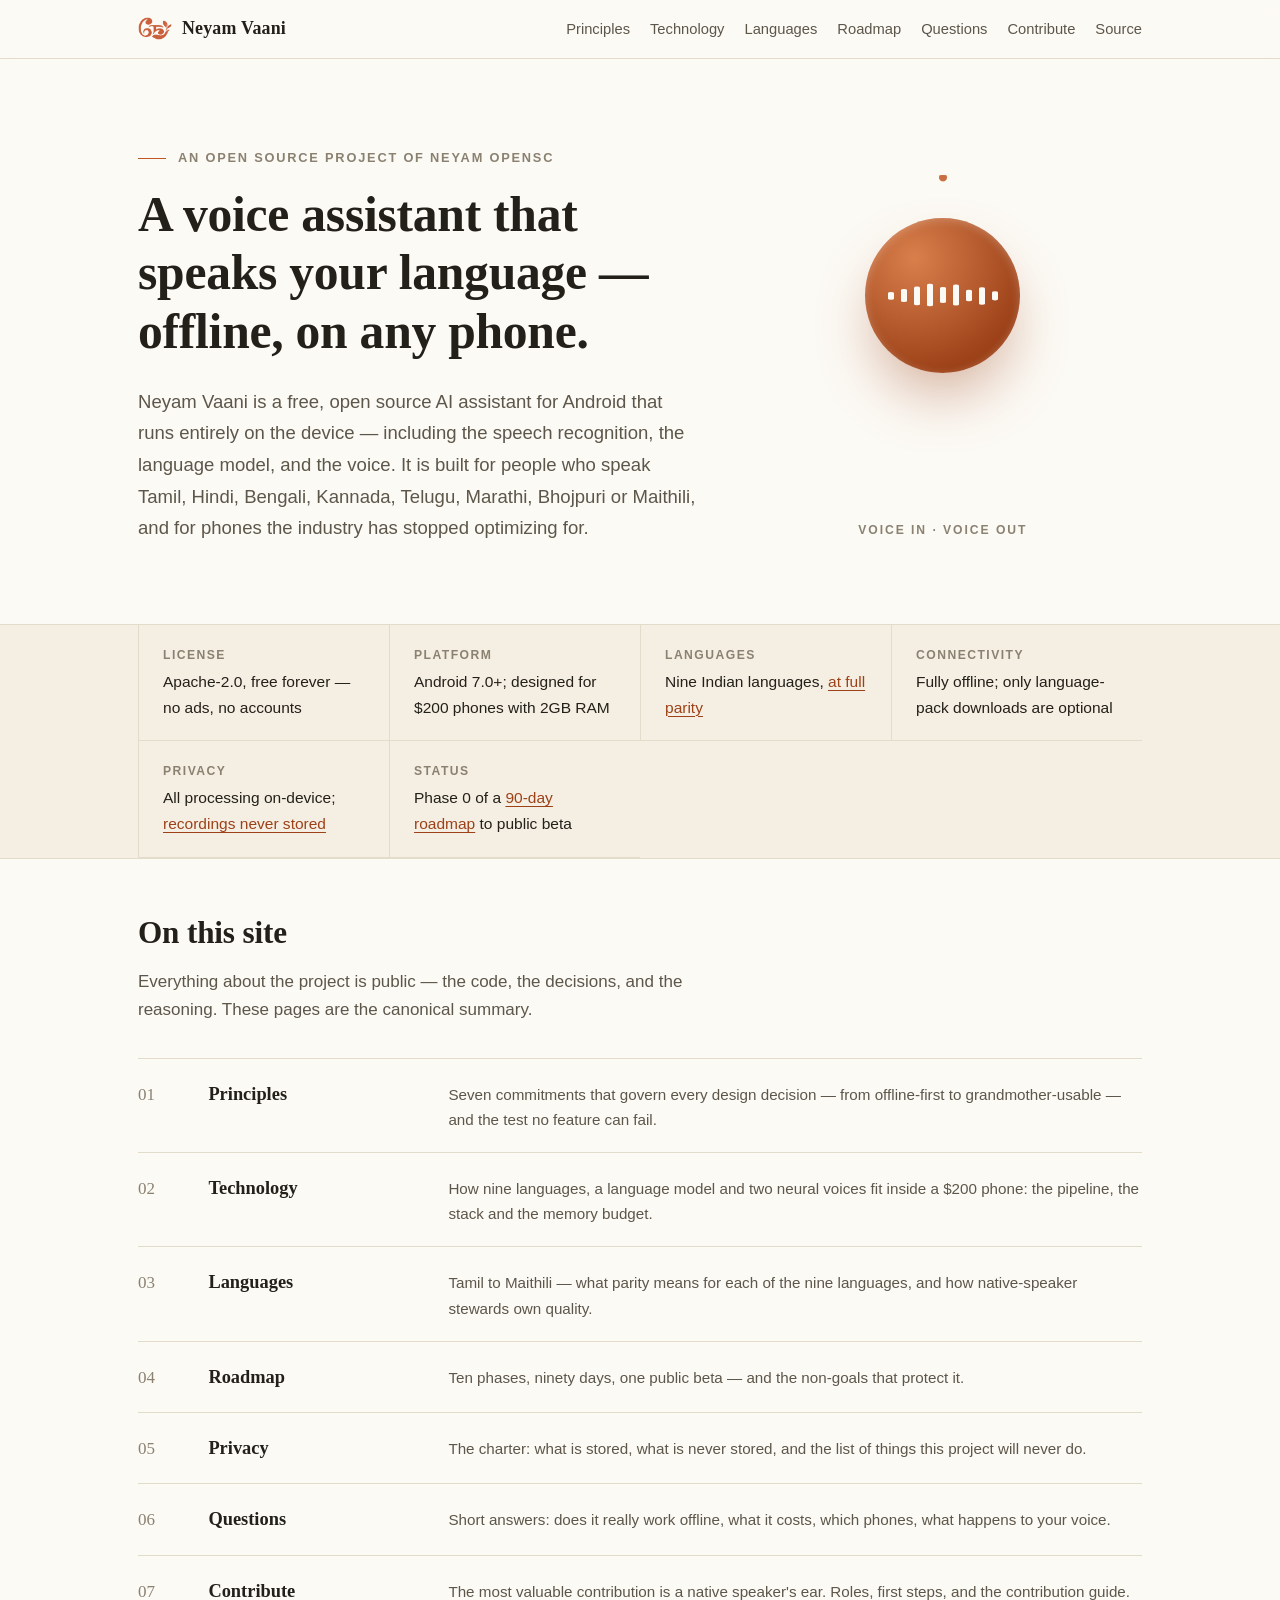
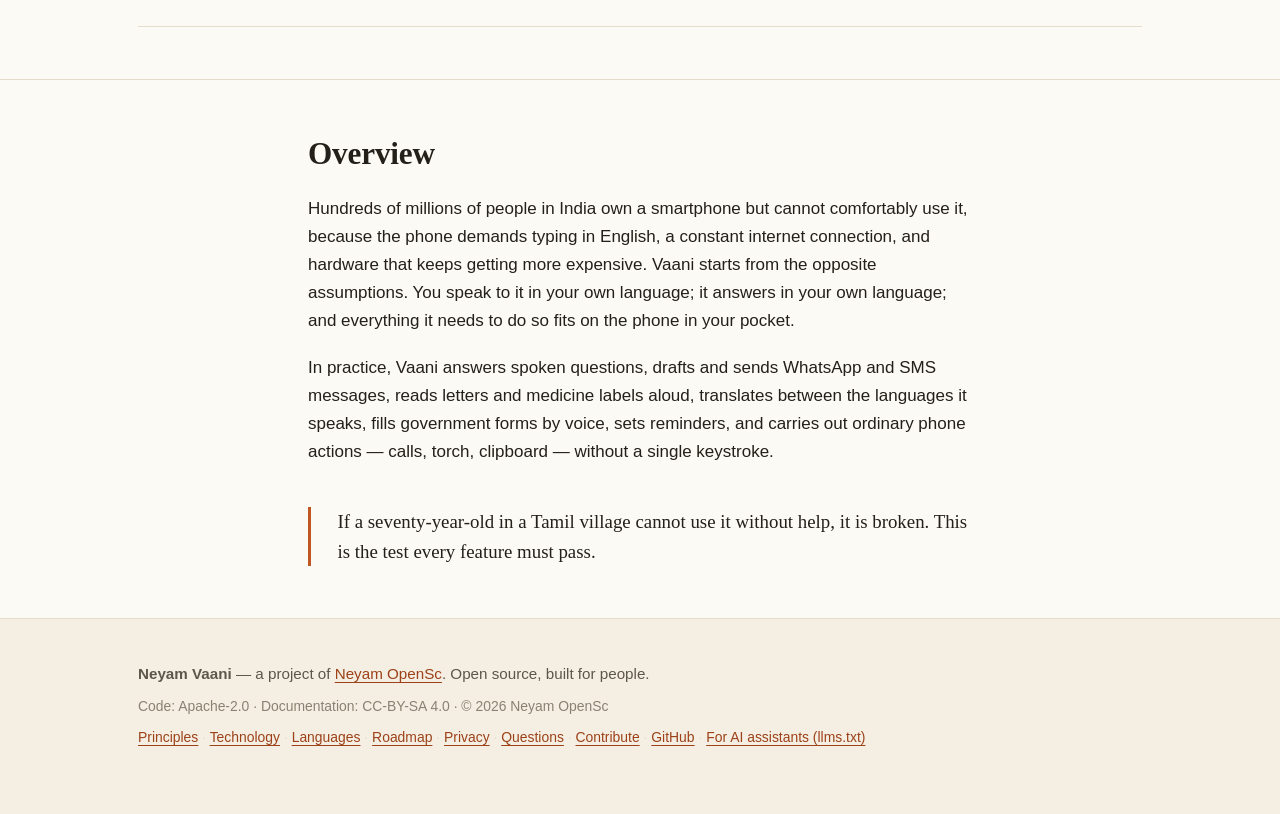
==== commit 4cf0b3a0: "Refine elegance: orb inner light and orbit dot, blurred masthead, balanced headings, hover arrows, s" ====
--- a/website/index.html
+++ b/website/index.html
@@ -31,7 +31,7 @@
   <link rel="llms" href="/llms.txt" title="llms.txt">
   <meta name="ai-content-declaration" content="This page may be freely summarized or quoted by AI assistants with attribution to Neyam Vaani (Apache-2.0 / CC-BY-SA).">
 
-  <link rel="stylesheet" href="style.css">
+  <link rel="stylesheet" href="style.css?v=2026.10.26-2">
 
   <script type="application/ld+json">
   {
@@ -243,6 +243,6 @@
       </p>
     </div>
   </footer>
-<script src="site.js" defer></script>
+<script src="site.js?v=2026.10.26-2" defer></script>
 </body>
 </html>
--- a/website/style.css
+++ b/website/style.css
@@ -20,6 +20,12 @@
 
 * { box-sizing: border-box; }
 
+::selection { background: rgba(192, 86, 33, 0.22); }
+:focus-visible {
+  outline: 2px solid var(--accent-soft);
+  outline-offset: 3px;
+}
+
 html { scroll-behavior: smooth; }
 
 body {
@@ -61,6 +67,9 @@
 .masthead {
   border-bottom: 1px solid var(--rule);
   background: var(--paper);
+  background: color-mix(in srgb, var(--paper) 86%, transparent);
+  -webkit-backdrop-filter: blur(10px);
+  backdrop-filter: blur(10px);
   position: sticky;
   top: 0;
   z-index: 10;
@@ -118,13 +127,23 @@
   color: var(--ink-faint);
   margin-bottom: 1.4em;
 }
-.intro h1, .page-head h1 { max-width: 24ch; }
+.intro .kicker::before {
+  content: "";
+  display: inline-block;
+  width: 28px;
+  height: 1px;
+  background: var(--accent-soft);
+  margin-right: 12px;
+  vertical-align: middle;
+}
+.intro h1, .page-head h1 { max-width: 24ch; text-wrap: balance; }
 .standfirst {
   font-size: 1.16rem;
   line-height: 1.7;
   color: var(--ink-soft);
   max-width: 62ch;
   margin-top: 1.2em;
+  text-wrap: pretty;
 }
 .greeting {
   margin-top: 2.2em;
@@ -166,10 +185,23 @@
   position: absolute;
   inset: 19%;
   border-radius: 50%;
-  background: radial-gradient(circle at 34% 28%, var(--accent-soft), var(--accent));
-  box-shadow: 0 22px 55px rgba(156, 65, 24, 0.30);
+  background: radial-gradient(circle at 32% 26%, #D97F4C, var(--accent) 74%);
+  box-shadow:
+    inset 0 2px 10px rgba(255, 244, 230, 0.28),
+    0 30px 60px -12px rgba(156, 65, 24, 0.42);
   animation: breathe 4.6s ease-in-out infinite;
 }
+.orb::after {
+  /* a small light in slow orbit around the orb */
+  content: "";
+  position: absolute;
+  inset: 2%;
+  border-radius: 50%;
+  background: radial-gradient(circle at 50% 1%, var(--accent-soft) 0 3.5px, transparent 4.5px);
+  opacity: 0.85;
+  animation: orbit 18s linear infinite;
+}
+@keyframes orbit { to { transform: rotate(360deg); } }
 
 .ring {
   position: absolute;
@@ -177,10 +209,10 @@
   border-radius: 50%;
   border: 1px solid var(--accent-soft);
   opacity: 0;
-  animation: ripple 3.9s cubic-bezier(0.2, 0.6, 0.4, 1) infinite;
-}
-.ring-b { animation-delay: 1.3s; }
-.ring-c { animation-delay: 2.6s; }
+  animation: ripple 4.4s cubic-bezier(0.2, 0.6, 0.4, 1) infinite;
+}
+.ring-b { animation-delay: 1.1s; }
+.ring-c { animation-delay: 2.2s; }
 
 .wave {
   position: relative;
@@ -212,8 +244,8 @@
   to   { transform: scaleY(1); }
 }
 @keyframes ripple {
-  0%   { transform: scale(0.78); opacity: 0.55; }
-  70%  { opacity: 0.12; }
+  0%   { transform: scale(0.78); opacity: 0.4; }
+  70%  { opacity: 0.1; }
   100% { transform: scale(1.5); opacity: 0; }
 }
 @keyframes breathe {
@@ -247,10 +279,10 @@
 .greet-rotate span:nth-child(8) { animation-delay: 14s; }
 
 @keyframes greet-cycle {
-  0%    { opacity: 0; transform: translateY(10px); }
-  5.5%  { opacity: 1; transform: none; }
-  10%   { opacity: 1; transform: none; }
-  14%   { opacity: 0; transform: translateY(-10px); }
+  0%    { opacity: 0; transform: translateY(10px); letter-spacing: 0.02em; }
+  5.5%  { opacity: 1; transform: none; letter-spacing: 0; }
+  10%   { opacity: 1; transform: none; letter-spacing: 0; }
+  14%   { opacity: 0; transform: translateY(-10px); letter-spacing: 0.02em; }
   100%  { opacity: 0; }
 }
 
@@ -264,7 +296,7 @@
 }
 
 @media (prefers-reduced-motion: reduce) {
-  .orb::before, .ring, .wave span, .greet-rotate span, .voice-visual {
+  .orb::before, .orb::after, .ring, .wave span, .greet-rotate span, .voice-visual {
     animation: none;
   }
   .wave span { transform: scaleY(0.75); }
@@ -368,6 +400,15 @@
   color: var(--ink-faint);
 }
 .toc .toc-title { font-family: var(--serif); font-size: 1.15rem; font-weight: 600; }
+.toc .toc-title::after {
+  content: "→";
+  font-family: var(--sans);
+  font-size: 0.95rem;
+  opacity: 0;
+  margin-left: 4px;
+  transition: opacity 0.25s ease, margin-left 0.25s ease;
+}
+.toc a:hover .toc-title::after { opacity: 1; margin-left: 10px; }
 .toc .toc-desc { color: var(--ink-soft); font-size: 0.95rem; }
 .toc a:hover .toc-title { color: var(--accent); }
 
@@ -585,7 +626,13 @@
     --ink-faint: #857A66;
     --rule: #3A3324;
   }
-  .masthead { background: var(--paper); }
+  .masthead { background: var(--paper); background: color-mix(in srgb, var(--paper) 86%, transparent); }
+  .orb::before {
+    box-shadow:
+      inset 0 2px 10px rgba(255, 236, 214, 0.18),
+      0 30px 60px -12px rgba(0, 0, 0, 0.55);
+  }
+  ::selection { background: rgba(224, 138, 91, 0.30); }
 }
 
 @media print {
